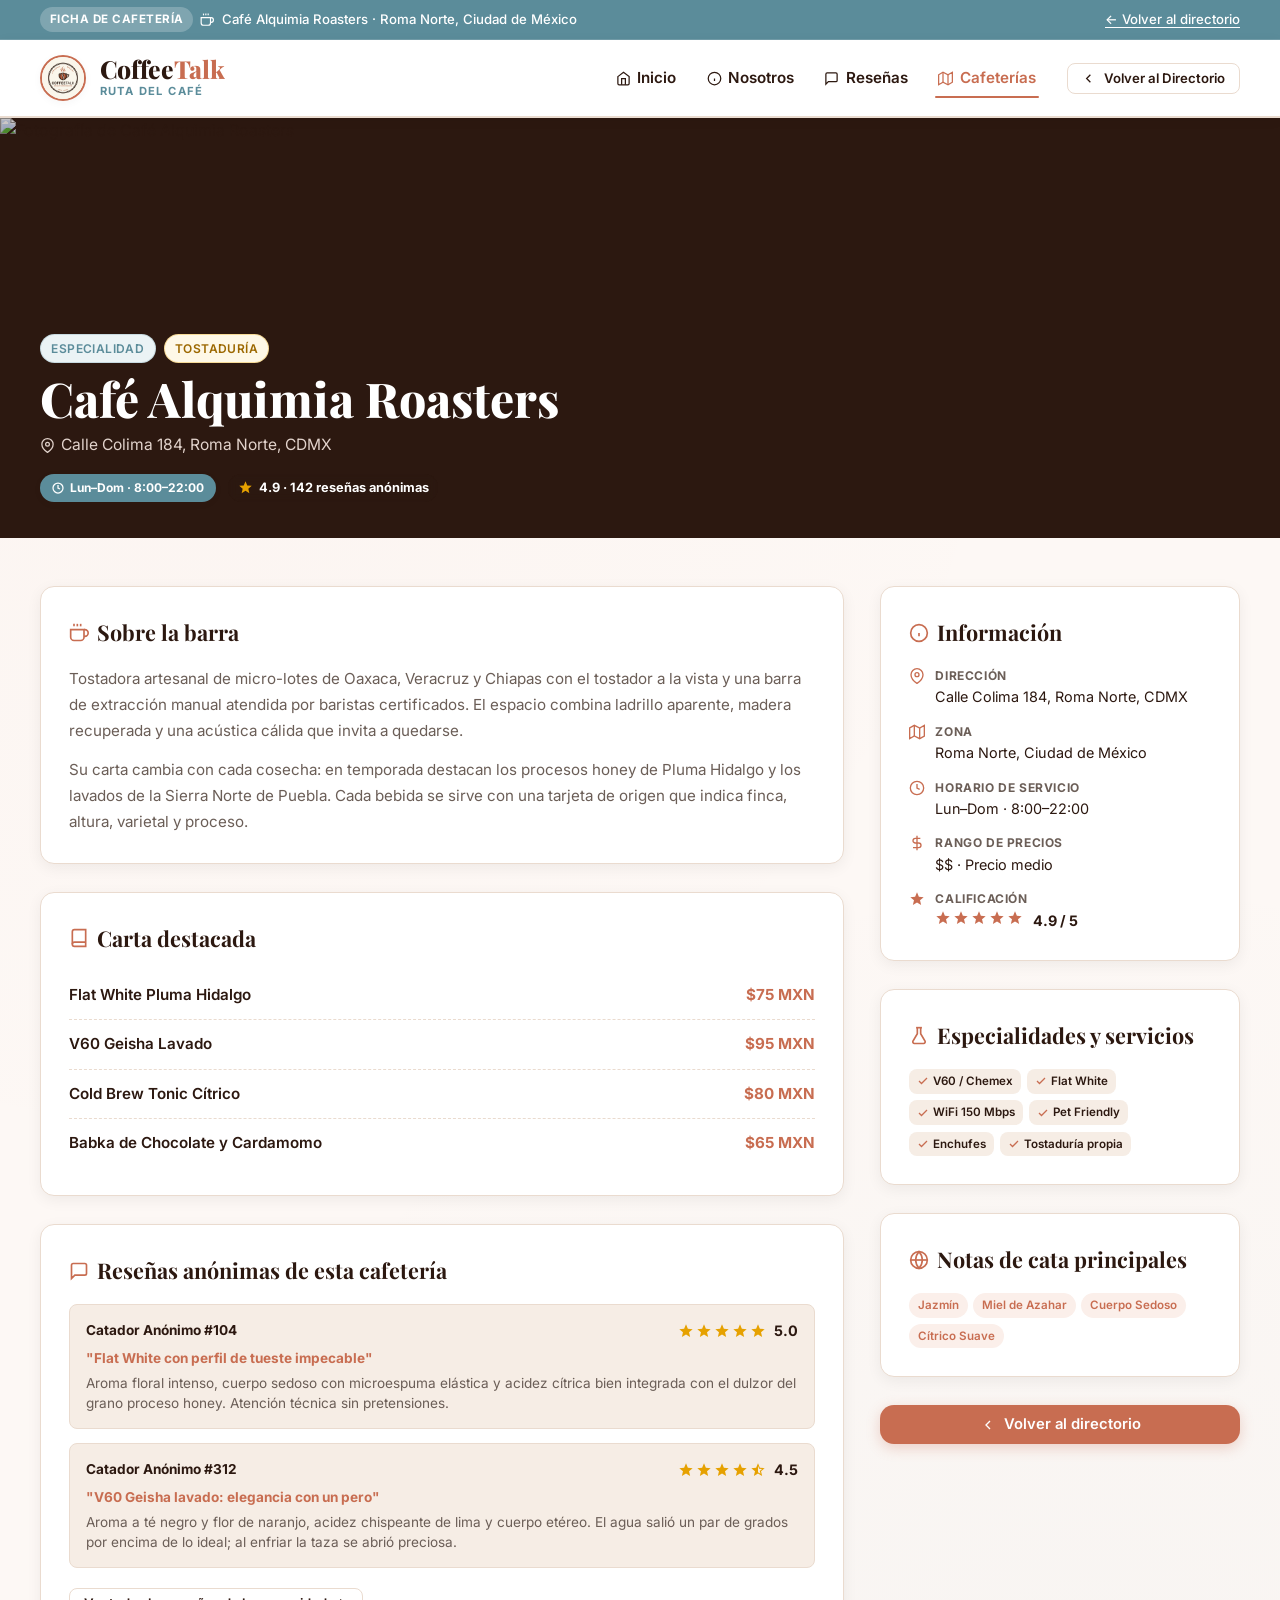
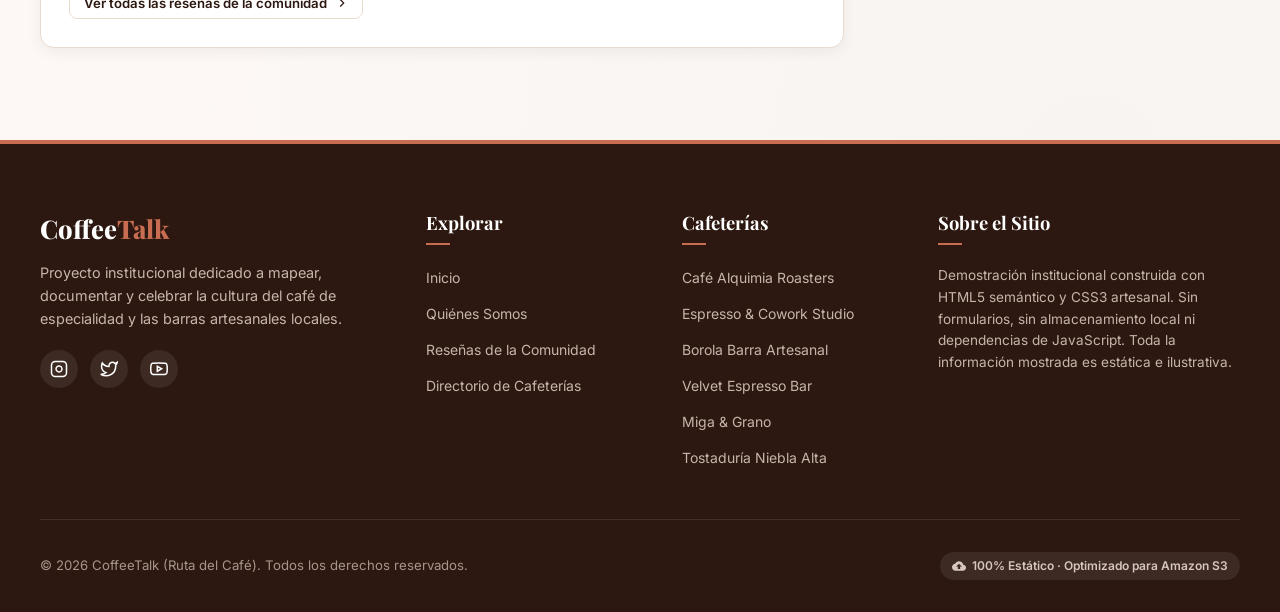
==== cafe-alquimia.html @ 952ffa10 "refactor: eliminar archivos obsoletos y simplificar estructura del proyecto, actualizando estilos y " ====
<!DOCTYPE html>
<html lang="es">
<head>
  <meta charset="UTF-8">
  <meta name="viewport" content="width=device-width, initial-scale=1.0">
  <title>Café Alquimia Roasters — Roma Norte, Ciudad de México | CoffeeTalk (Ruta del Café)</title>
  <meta name="description" content="Ficha de Café Alquimia Roasters en Roma Norte, Ciudad de México: dirección, horario, especialidades, carta destacada y reseñas anónimas de la comunidad CoffeeTalk.">
  <link rel="stylesheet" href="styles.css?v=3.0">
  <link rel="icon" href="logo.jpg">
</head>
<body>

  <!-- Top Secondary Vintage Blue Bar -->
  <aside class="top-bar-vintage" aria-label="Avisos destacados">
    <div class="container top-bar-content">
      <div class="top-bar-item">
        <span class="top-bar-badge">Ficha de Cafetería</span>
        <svg width="14" height="14" viewBox="0 0 24 24" fill="none" stroke="currentColor" stroke-width="2"><path d="M18 8h1a4 4 0 0 1 0 8h-1"></path><path d="M2 8h16v9a4 4 0 0 1-4 4H6a4 4 0 0 1-4-4V8z"></path><line x1="6" y1="1" x2="6" y2="4"></line><line x1="10" y1="1" x2="10" y2="4"></line><line x1="14" y1="1" x2="14" y2="4"></line></svg>
        <span>Café Alquimia Roasters · Roma Norte, Ciudad de México</span>
      </div>
      <div class="top-bar-item">
        <a href="cafeterias.html" class="top-bar-link">← Volver al directorio</a>
      </div>
    </div>
  </aside>

  <input type="checkbox" id="nav-toggle" class="nav-toggle-input" aria-label="Abrir o cerrar menú de navegación">

  <!-- Main Navigation Header -->
  <header class="main-header">
    <div class="container nav-container">

      <a href="index.html" class="brand-logo" aria-label="CoffeeTalk Inicio">
        <img src="logo.jpg" alt="CoffeeTalk Logo" class="brand-logo-img">
        <div class="logo-text-group">
          <span class="logo-title">Coffee<span>Talk</span></span>
          <span class="logo-subtitle">Ruta del Café</span>
        </div>
      </a>

      <nav class="desktop-nav" aria-label="Navegación principal">
        <ul class="nav-links-list">
          <li>
            <a href="index.html" class="nav-item-link">
              <svg width="15" height="15" viewBox="0 0 24 24" fill="none" stroke="currentColor" stroke-width="2"><path d="M3 9l9-7 9 7v11a2 2 0 0 1-2 2H5a2 2 0 0 1-2-2z"></path><polyline points="9 22 9 12 15 12 15 22"></polyline></svg>
              Inicio
            </a>
          </li>
          <li>
            <a href="nosotros.html" class="nav-item-link">
              <svg width="15" height="15" viewBox="0 0 24 24" fill="none" stroke="currentColor" stroke-width="2"><circle cx="12" cy="12" r="10"></circle><line x1="12" y1="16" x2="12" y2="12"></line><line x1="12" y1="8" x2="12.01" y2="8"></line></svg>
              Nosotros
            </a>
          </li>
          <li>
            <a href="resenas.html" class="nav-item-link">
              <svg width="15" height="15" viewBox="0 0 24 24" fill="none" stroke="currentColor" stroke-width="2"><path d="M21 15a2 2 0 0 1-2 2H7l-4 4V5a2 2 0 0 1 2-2h14a2 2 0 0 1 2 2z"></path></svg>
              Reseñas
            </a>
          </li>
          <li>
            <a href="cafeterias.html" class="nav-item-link active">
              <svg width="15" height="15" viewBox="0 0 24 24" fill="none" stroke="currentColor" stroke-width="2"><polygon points="1 6 1 22 8 18 16 22 23 18 23 2 16 6 8 2 1 6"></polygon><line x1="8" y1="2" x2="8" y2="18"></line><line x1="16" y1="6" x2="16" y2="22"></line></svg>
              Cafeterías
            </a>
          </li>
        </ul>
        <div class="nav-action-btns">
          <a href="cafeterias.html" class="btn btn-outline btn-sm">
            <svg width="15" height="15" viewBox="0 0 24 24" fill="none" stroke="currentColor" stroke-width="2"><polyline points="15 18 9 12 15 6"></polyline></svg>
            Volver al Directorio
          </a>
        </div>
      </nav>

      <label for="nav-toggle" class="hamburger-btn" aria-hidden="true">
        <span></span>
        <span></span>
        <span></span>
      </label>

    </div>
  </header>

  <!-- Mobile Drawer & Overlay -->
  <label for="nav-toggle" class="mobile-nav-overlay" aria-hidden="true"></label>
  <aside class="mobile-nav-drawer" aria-label="Menú móvil">
    <div class="drawer-header">
      <div class="drawer-brand">
        <img src="logo.jpg" alt="Logo CoffeeTalk">
        <span>CoffeeTalk</span>
      </div>
      <label for="nav-toggle" class="close-drawer-btn" aria-label="Cerrar menú">&times;</label>
    </div>
    <ul class="mobile-nav-list">
      <li>
        <a href="index.html" class="mobile-nav-link">
          <svg width="18" height="18" viewBox="0 0 24 24" fill="none" stroke="currentColor" stroke-width="2"><path d="M3 9l9-7 9 7v11a2 2 0 0 1-2 2H5a2 2 0 0 1-2-2z"></path><polyline points="9 22 9 12 15 12 15 22"></polyline></svg>
          Inicio
        </a>
      </li>
      <li>
        <a href="nosotros.html" class="mobile-nav-link">
          <svg width="18" height="18" viewBox="0 0 24 24" fill="none" stroke="currentColor" stroke-width="2"><circle cx="12" cy="12" r="10"></circle><line x1="12" y1="16" x2="12" y2="12"></line><line x1="12" y1="8" x2="12.01" y2="8"></line></svg>
          Nosotros
        </a>
      </li>
      <li>
        <a href="resenas.html" class="mobile-nav-link">
          <svg width="18" height="18" viewBox="0 0 24 24" fill="none" stroke="currentColor" stroke-width="2"><path d="M21 15a2 2 0 0 1-2 2H7l-4 4V5a2 2 0 0 1 2-2h14a2 2 0 0 1 2 2z"></path></svg>
          Reseñas
        </a>
      </li>
      <li>
        <a href="cafeterias.html" class="mobile-nav-link active">
          <svg width="18" height="18" viewBox="0 0 24 24" fill="none" stroke="currentColor" stroke-width="2"><polygon points="1 6 1 22 8 18 16 22 23 18 23 2 16 6 8 2 1 6"></polygon><line x1="8" y1="2" x2="8" y2="18"></line><line x1="16" y1="6" x2="16" y2="22"></line></svg>
          Cafeterías
        </a>
      </li>
    </ul>
    <div class="drawer-footer">
      Directorio y reseñas anónimas de café de especialidad. Sitio 100% estático.
    </div>
  </aside>

  <main id="main-content">

    <!-- Hero de la ficha -->
    <section class="cafe-detail-hero" aria-label="Portada de Café Alquimia Roasters">
      <img src="https://images.unsplash.com/photo-1501339847302-ac426a4a7cbb?auto=format&fit=crop&w=1400&q=80" alt="Fotografía de Café Alquimia Roasters">
      <div class="cafe-detail-hero-overlay">
        <div class="container">
          <div style="display: flex; gap: 0.5rem; flex-wrap: wrap;">
            <span class="badge badge-blue">Especialidad</span>
            <span class="badge badge-gold">Tostaduría</span>
          </div>
          <h1 class="cafe-detail-title">Café Alquimia Roasters</h1>
          <p class="cafe-detail-sub">
            <svg width="15" height="15" viewBox="0 0 24 24" fill="none" stroke="currentColor" stroke-width="2"><path d="M21 10c0 7-9 13-9 13s-9-6-9-13a9 9 0 0 1 18 0z"></path><circle cx="12" cy="10" r="3"></circle></svg>
            Calle Colima 184, Roma Norte, CDMX
          </p>
          <div style="display: flex; gap: 0.75rem; flex-wrap: wrap; align-items: center; margin-top: 1rem;">
            <span class="schedule-badge">
              <svg width="12" height="12" viewBox="0 0 24 24" fill="none" stroke="currentColor" stroke-width="2.5"><circle cx="12" cy="12" r="10"></circle><polyline points="12 6 12 12 16 14"></polyline></svg>
              Lun–Dom · 8:00–22:00
            </span>
            <span class="review-card-rating-float" style="position: static;">
              <svg width="15" height="15" viewBox="0 0 24 24" fill="currentColor"><path d="M12 17.27L18.18 21l-1.64-7.03L22 9.24l-7.19-.61L12 2 9.19 8.63 2 9.24l5.46 4.73L5.82 21z"/></svg>
              4.9 · 142 reseñas anónimas
            </span>
          </div>
        </div>
      </div>
    </section>

    <div class="container cafe-detail-layout">

      <!-- Columna principal -->
      <div>
        <article class="detail-card">
          <h2 class="detail-card-title">
            <svg width="20" height="20" viewBox="0 0 24 24" fill="none" stroke="currentColor" stroke-width="2"><path d="M18 8h1a4 4 0 0 1 0 8h-1"></path><path d="M2 8h16v9a4 4 0 0 1-4 4H6a4 4 0 0 1-4-4V8z"></path><line x1="6" y1="1" x2="6" y2="4"></line><line x1="10" y1="1" x2="10" y2="4"></line><line x1="14" y1="1" x2="14" y2="4"></line></svg>
            Sobre la barra
          </h2>
          <p class="detail-text" style="margin-bottom: 0.85rem;">Tostadora artesanal de micro-lotes de Oaxaca, Veracruz y Chiapas con el tostador a la vista y una barra de extracción manual atendida por baristas certificados. El espacio combina ladrillo aparente, madera recuperada y una acústica cálida que invita a quedarse.</p>
          <p class="detail-text">Su carta cambia con cada cosecha: en temporada destacan los procesos honey de Pluma Hidalgo y los lavados de la Sierra Norte de Puebla. Cada bebida se sirve con una tarjeta de origen que indica finca, altura, varietal y proceso.</p>
        </article>

        <article class="detail-card">
          <h2 class="detail-card-title">
            <svg width="20" height="20" viewBox="0 0 24 24" fill="none" stroke="currentColor" stroke-width="2"><path d="M4 19.5A2.5 2.5 0 0 1 6.5 17H20"></path><path d="M6.5 2H20v20H6.5A2.5 2.5 0 0 1 4 19.5v-15A2.5 2.5 0 0 1 6.5 2z"></path></svg>
            Carta destacada
          </h2>
          <div class="menu-list">
            <div class="menu-row"><span class="menu-row-name">Flat White Pluma Hidalgo</span><span class="menu-row-price">$75 MXN</span></div>
            <div class="menu-row"><span class="menu-row-name">V60 Geisha Lavado</span><span class="menu-row-price">$95 MXN</span></div>
            <div class="menu-row"><span class="menu-row-name">Cold Brew Tonic Cítrico</span><span class="menu-row-price">$80 MXN</span></div>
            <div class="menu-row"><span class="menu-row-name">Babka de Chocolate y Cardamomo</span><span class="menu-row-price">$65 MXN</span></div>
          </div>
        </article>

        <article class="detail-card">
          <h2 class="detail-card-title">
            <svg width="20" height="20" viewBox="0 0 24 24" fill="none" stroke="currentColor" stroke-width="2"><path d="M21 15a2 2 0 0 1-2 2H7l-4 4V5a2 2 0 0 1 2-2h14a2 2 0 0 1 2 2z"></path></svg>
            Reseñas anónimas de esta cafetería
          </h2>
          <div class="mini-review">
            <div class="mini-review-head">
              <span>Catador Anónimo #104</span>
              <span class="stars-group" aria-label="5.0 de 5 estrellas"><svg width="16" height="16" viewBox="0 0 24 24" fill="currentColor"><path d="M12 17.27L18.18 21l-1.64-7.03L22 9.24l-7.19-.61L12 2 9.19 8.63 2 9.24l5.46 4.73L5.82 21z"/></svg><svg width="16" height="16" viewBox="0 0 24 24" fill="currentColor"><path d="M12 17.27L18.18 21l-1.64-7.03L22 9.24l-7.19-.61L12 2 9.19 8.63 2 9.24l5.46 4.73L5.82 21z"/></svg><svg width="16" height="16" viewBox="0 0 24 24" fill="currentColor"><path d="M12 17.27L18.18 21l-1.64-7.03L22 9.24l-7.19-.61L12 2 9.19 8.63 2 9.24l5.46 4.73L5.82 21z"/></svg><svg width="16" height="16" viewBox="0 0 24 24" fill="currentColor"><path d="M12 17.27L18.18 21l-1.64-7.03L22 9.24l-7.19-.61L12 2 9.19 8.63 2 9.24l5.46 4.73L5.82 21z"/></svg><svg width="16" height="16" viewBox="0 0 24 24" fill="currentColor"><path d="M12 17.27L18.18 21l-1.64-7.03L22 9.24l-7.19-.61L12 2 9.19 8.63 2 9.24l5.46 4.73L5.82 21z"/></svg> <span class="stars-score">5.0</span></span>
            </div>
            <p style="font-weight: 700; color: var(--primary-accent); margin-bottom: 0.3rem;">"Flat White con perfil de tueste impecable"</p>
            <p>Aroma floral intenso, cuerpo sedoso con microespuma elástica y acidez cítrica bien integrada con el dulzor del grano proceso honey. Atención técnica sin pretensiones.</p>
          </div>
          <div class="mini-review">
            <div class="mini-review-head">
              <span>Catador Anónimo #312</span>
              <span class="stars-group" aria-label="4.5 de 5 estrellas"><svg width="16" height="16" viewBox="0 0 24 24" fill="currentColor"><path d="M12 17.27L18.18 21l-1.64-7.03L22 9.24l-7.19-.61L12 2 9.19 8.63 2 9.24l5.46 4.73L5.82 21z"/></svg><svg width="16" height="16" viewBox="0 0 24 24" fill="currentColor"><path d="M12 17.27L18.18 21l-1.64-7.03L22 9.24l-7.19-.61L12 2 9.19 8.63 2 9.24l5.46 4.73L5.82 21z"/></svg><svg width="16" height="16" viewBox="0 0 24 24" fill="currentColor"><path d="M12 17.27L18.18 21l-1.64-7.03L22 9.24l-7.19-.61L12 2 9.19 8.63 2 9.24l5.46 4.73L5.82 21z"/></svg><svg width="16" height="16" viewBox="0 0 24 24" fill="currentColor"><path d="M12 17.27L18.18 21l-1.64-7.03L22 9.24l-7.19-.61L12 2 9.19 8.63 2 9.24l5.46 4.73L5.82 21z"/></svg><svg width="16" height="16" viewBox="0 0 24 24" fill="currentColor"><path d="M22 9.24l-7.19-.62L12 2 9.19 8.63 2 9.24l5.46 4.73L5.82 21 12 17.27 18.18 21l-1.63-7.03L22 9.24zM12 15.4V6.1l1.71 4.04 4.38.38-3.32 2.88 1 4.28L12 15.4z"/></svg> <span class="stars-score">4.5</span></span>
            </div>
            <p style="font-weight: 700; color: var(--primary-accent); margin-bottom: 0.3rem;">"V60 Geisha lavado: elegancia con un pero"</p>
            <p>Aroma a té negro y flor de naranjo, acidez chispeante de lima y cuerpo etéreo. El agua salió un par de grados por encima de lo ideal; al enfriar la taza se abrió preciosa.</p>
          </div>
          <div style="margin-top: 1.25rem;">
            <a href="resenas.html" class="btn btn-outline btn-sm">
              Ver todas las reseñas de la comunidad
              <svg width="14" height="14" viewBox="0 0 24 24" fill="none" stroke="currentColor" stroke-width="2"><polyline points="9 18 15 12 9 6"></polyline></svg>
            </a>
          </div>
        </article>
      </div>

      <!-- Columna lateral -->
      <aside aria-label="Información de la cafetería">
        <div class="detail-card">
          <h2 class="detail-card-title">
            <svg width="20" height="20" viewBox="0 0 24 24" fill="none" stroke="currentColor" stroke-width="2"><circle cx="12" cy="12" r="10"></circle><line x1="12" y1="16" x2="12" y2="12"></line><line x1="12" y1="8" x2="12.01" y2="8"></line></svg>
            Información
          </h2>
          <ul class="info-list">
            <li>
              <svg width="16" height="16" viewBox="0 0 24 24" fill="none" stroke="currentColor" stroke-width="2"><path d="M21 10c0 7-9 13-9 13s-9-6-9-13a9 9 0 0 1 18 0z"></path><circle cx="12" cy="10" r="3"></circle></svg>
              <span><strong>Dirección</strong>Calle Colima 184, Roma Norte, CDMX</span>
            </li>
            <li>
              <svg width="16" height="16" viewBox="0 0 24 24" fill="none" stroke="currentColor" stroke-width="2"><polygon points="1 6 1 22 8 18 16 22 23 18 23 2 16 6 8 2 1 6"></polygon><line x1="8" y1="2" x2="8" y2="18"></line><line x1="16" y1="6" x2="16" y2="22"></line></svg>
              <span><strong>Zona</strong>Roma Norte, Ciudad de México</span>
            </li>
            <li>
              <svg width="16" height="16" viewBox="0 0 24 24" fill="none" stroke="currentColor" stroke-width="2"><circle cx="12" cy="12" r="10"></circle><polyline points="12 6 12 12 16 14"></polyline></svg>
              <span><strong>Horario de servicio</strong>Lun–Dom · 8:00–22:00</span>
            </li>
            <li>
              <svg width="16" height="16" viewBox="0 0 24 24" fill="none" stroke="currentColor" stroke-width="2"><line x1="12" y1="1" x2="12" y2="23"></line><path d="M17 5H9.5a3.5 3.5 0 0 0 0 7h5a3.5 3.5 0 0 1 0 7H6"></path></svg>
              <span><strong>Rango de precios</strong>$$ · Precio medio</span>
            </li>
            <li>
              <svg width="16" height="16" viewBox="0 0 24 24" fill="currentColor"><path d="M12 17.27L18.18 21l-1.64-7.03L22 9.24l-7.19-.61L12 2 9.19 8.63 2 9.24l5.46 4.73L5.82 21z"/></svg>
              <span><strong>Calificación</strong><span class="stars-group"><svg width="16" height="16" viewBox="0 0 24 24" fill="currentColor"><path d="M12 17.27L18.18 21l-1.64-7.03L22 9.24l-7.19-.61L12 2 9.19 8.63 2 9.24l5.46 4.73L5.82 21z"/></svg><svg width="16" height="16" viewBox="0 0 24 24" fill="currentColor"><path d="M12 17.27L18.18 21l-1.64-7.03L22 9.24l-7.19-.61L12 2 9.19 8.63 2 9.24l5.46 4.73L5.82 21z"/></svg><svg width="16" height="16" viewBox="0 0 24 24" fill="currentColor"><path d="M12 17.27L18.18 21l-1.64-7.03L22 9.24l-7.19-.61L12 2 9.19 8.63 2 9.24l5.46 4.73L5.82 21z"/></svg><svg width="16" height="16" viewBox="0 0 24 24" fill="currentColor"><path d="M12 17.27L18.18 21l-1.64-7.03L22 9.24l-7.19-.61L12 2 9.19 8.63 2 9.24l5.46 4.73L5.82 21z"/></svg><svg width="16" height="16" viewBox="0 0 24 24" fill="currentColor"><path d="M12 17.27L18.18 21l-1.64-7.03L22 9.24l-7.19-.61L12 2 9.19 8.63 2 9.24l5.46 4.73L5.82 21z"/></svg></span> <span class="stars-score">4.9 / 5</span></span>
            </li>
          </ul>
        </div>

        <div class="detail-card">
          <h2 class="detail-card-title">
            <svg width="20" height="20" viewBox="0 0 24 24" fill="none" stroke="currentColor" stroke-width="2"><path d="M10 2v7.31L4.62 18.5A2 2 0 0 0 6.36 21h11.28a2 2 0 0 0 1.74-2.5L14 9.31V2"></path><line x1="8.5" y1="2" x2="15.5" y2="2"></line></svg>
            Especialidades y servicios
          </h2>
          <div class="cafe-services-tags" style="margin-bottom: 0;">
            <span class="amenity-tag"><svg width="12" height="12" viewBox="0 0 24 24" fill="none" stroke="currentColor" stroke-width="2.5"><polyline points="20 6 9 17 4 12"></polyline></svg> V60 / Chemex</span>
            <span class="amenity-tag"><svg width="12" height="12" viewBox="0 0 24 24" fill="none" stroke="currentColor" stroke-width="2.5"><polyline points="20 6 9 17 4 12"></polyline></svg> Flat White</span>
            <span class="amenity-tag"><svg width="12" height="12" viewBox="0 0 24 24" fill="none" stroke="currentColor" stroke-width="2.5"><polyline points="20 6 9 17 4 12"></polyline></svg> WiFi 150 Mbps</span>
            <span class="amenity-tag"><svg width="12" height="12" viewBox="0 0 24 24" fill="none" stroke="currentColor" stroke-width="2.5"><polyline points="20 6 9 17 4 12"></polyline></svg> Pet Friendly</span>
            <span class="amenity-tag"><svg width="12" height="12" viewBox="0 0 24 24" fill="none" stroke="currentColor" stroke-width="2.5"><polyline points="20 6 9 17 4 12"></polyline></svg> Enchufes</span>
            <span class="amenity-tag"><svg width="12" height="12" viewBox="0 0 24 24" fill="none" stroke="currentColor" stroke-width="2.5"><polyline points="20 6 9 17 4 12"></polyline></svg> Tostaduría propia</span>
          </div>
        </div>

        <div class="detail-card">
          <h2 class="detail-card-title">
            <svg width="20" height="20" viewBox="0 0 24 24" fill="none" stroke="currentColor" stroke-width="2"><circle cx="12" cy="12" r="10"></circle><line x1="2" y1="12" x2="22" y2="12"></line><path d="M12 2a15.3 15.3 0 0 1 4 10 15.3 15.3 0 0 1-4 10 15.3 15.3 0 0 1-4-10 15.3 15.3 0 0 1 4-10z"></path></svg>
            Notas de cata principales
          </h2>
          <div class="grain-notes" style="margin-top: 0;">
            <span class="note-chip">Jazmín</span>
            <span class="note-chip">Miel de Azahar</span>
            <span class="note-chip">Cuerpo Sedoso</span>
            <span class="note-chip">Cítrico Suave</span>
          </div>
        </div>

        <a href="cafeterias.html" class="btn btn-primary" style="width: 100%;">
          <svg width="16" height="16" viewBox="0 0 24 24" fill="none" stroke="currentColor" stroke-width="2"><polyline points="15 18 9 12 15 6"></polyline></svg>
          Volver al directorio
        </a>
      </aside>

    </div>
  </main>

  <!-- Global Footer -->
  <footer class="main-footer">
    <div class="container">
      <div class="footer-grid">
        <div>
          <h3 class="footer-brand-title">Coffee<span>Talk</span></h3>
          <p class="footer-brand-text">
            Proyecto institucional dedicado a mapear, documentar y celebrar la cultura del café de especialidad y las barras artesanales locales.
          </p>
          <div class="footer-social-links">
            <a href="#" class="social-icon-btn" aria-label="Instagram">
              <svg width="18" height="18" viewBox="0 0 24 24" fill="none" stroke="currentColor" stroke-width="2"><rect x="2" y="2" width="20" height="20" rx="5" ry="5"></rect><path d="M16 11.37A4 4 0 1 1 12.63 8 4 4 0 0 1 16 11.37z"></path><line x1="17.5" y1="6.5" x2="17.51" y2="6.5"></line></svg>
            </a>
            <a href="#" class="social-icon-btn" aria-label="Twitter / X">
              <svg width="18" height="18" viewBox="0 0 24 24" fill="none" stroke="currentColor" stroke-width="2"><path d="M23 3a10.9 10.9 0 0 1-3.14 1.53 4.48 4.48 0 0 0-7.86 3v1A10.66 10.66 0 0 1 3 4s-4 9 5 13a11.64 11.64 0 0 1-7 2c9 5 20 0 20-11.5a4.5 4.5 0 0 0-.08-.83A7.72 7.72 0 0 0 23 3z"></path></svg>
            </a>
            <a href="#" class="social-icon-btn" aria-label="YouTube">
              <svg width="18" height="18" viewBox="0 0 24 24" fill="none" stroke="currentColor" stroke-width="2"><path d="M22.54 6.42a2.78 2.78 0 0 0-1.94-2C18.88 4 12 4 12 4s-6.88 0-8.6.46a2.78 2.78 0 0 0-1.94 2A29 29 0 0 0 1 11.75a29 29 0 0 0 .46 5.33A2.78 2.78 0 0 0 3.4 19c1.72.46 8.6.46 8.6.46s6.88 0 8.6-.46a2.78 2.78 0 0 0 1.94-2 29 29 0 0 0 .46-5.25 29 29 0 0 0-.46-5.33z"></path><polygon points="9.75 15.02 15.5 11.75 9.75 8.48 9.75 15.02"></polygon></svg>
            </a>
          </div>
        </div>

        <div>
          <h4 class="footer-col-title">Explorar</h4>
          <ul class="footer-nav-list">
            <li><a href="index.html" class="footer-nav-link">Inicio</a></li>
            <li><a href="nosotros.html" class="footer-nav-link">Quiénes Somos</a></li>
            <li><a href="resenas.html" class="footer-nav-link">Reseñas de la Comunidad</a></li>
            <li><a href="cafeterias.html" class="footer-nav-link">Directorio de Cafeterías</a></li>
          </ul>
        </div>

        <div>
          <h4 class="footer-col-title">Cafeterías</h4>
          <ul class="footer-nav-list">
            <li><a href="cafe-alquimia.html" class="footer-nav-link">Café Alquimia Roasters</a></li>
            <li><a href="cafe-cowork-studio.html" class="footer-nav-link">Espresso &amp; Cowork Studio</a></li>
            <li><a href="cafe-borola.html" class="footer-nav-link">Borola Barra Artesanal</a></li>
            <li><a href="cafe-velvet.html" class="footer-nav-link">Velvet Espresso Bar</a></li>
            <li><a href="cafe-miga-grano.html" class="footer-nav-link">Miga &amp; Grano</a></li>
            <li><a href="cafe-niebla-alta.html" class="footer-nav-link">Tostaduría Niebla Alta</a></li>
          </ul>
        </div>

        <div>
          <h4 class="footer-col-title">Sobre el Sitio</h4>
          <p style="font-size: 0.85rem; color: #C7B5AA; line-height: 1.6;">
            Demostración institucional construida con HTML5 semántico y CSS3 artesanal. Sin formularios, sin almacenamiento local ni dependencias de JavaScript. Toda la información mostrada es estática e ilustrativa.
          </p>
        </div>
      </div>

      <div class="footer-bottom-bar">
        <span>&copy; 2026 CoffeeTalk (Ruta del Café). Todos los derechos reservados.</span>
        <div class="s3-static-badge">
          <svg width="14" height="14" viewBox="0 0 24 24" fill="currentColor"><path d="M19.35 10.04C18.67 6.59 15.64 4 12 4 9.11 4 6.6 5.64 5.35 8.04 2.34 8.36 0 10.91 0 14c0 3.31 2.69 6 6 6h13c2.76 0 5-2.24 5-5 0-2.64-2.05-4.78-4.65-4.96zM14 13v4h-4v-4H7l5-5 5 5h-3z"/></svg>
          100% Estático · Optimizado para Amazon S3
        </div>
      </div>
    </div>
  </footer>

</body>
</html>
---- styles.css ----
/* ==========================================================================
   COFFEETALK (RUTA DEL CAFÉ) - DESIGN SYSTEM & GLOBAL STYLES
   Aesthetic: Fusion of Caribou Coffee artisan/retro warmth & Modern Baristas block architecture
   ========================================================================== */

@import url('https://fonts.googleapis.com/css2?family=Inter:wght@300;400;500;600;700&family=Playfair+Display:ital,wght@0,500;0,600;0,700;0,800;1,400;1,600;1,700&display=swap');

/* --- CSS Variables --- */
:root {
  /* Required Core Palette */
  --primary-dark: #2C1810;          /* Deep Espresso for main text, headers, footer */
  --primary-accent: #C86D51;        /* Terracotta / Roast for primary buttons & highlights */
  --secondary-blue: #5B8C9A;        /* Vintage Washed Blue (Caribou style) for badges & banners */
  --bg-light: #FDF8F5;              /* Soft Cream background */
  --bg-card: #FFFFFF;               /* Pure White card containers */
  --gold-star: #E6A100;             /* Warm Gold for star ratings */
  --text-muted: #6B5E57;            /* Coffee Gray for secondary text & metadata */

  /* Supplementary Artisan Shades */
  --primary-accent-hover: #AF573C;  /* Deeper roast hover */
  --secondary-blue-hover: #48727E;  /* Deeper vintage blue */
  --secondary-blue-light: #EBF3F5;  /* Soft wash blue for pills */
  --accent-light: #FBEFEA;          /* Warm terracotta wash */
  --border-craft: #EADBCF;          /* Subtle warm craft border */
  --border-double: #D8C3B3;         /* Double border inner tone */
  --sand-tone: #F6EDE5;             /* Warmer section background */
  --dark-surface: #1E100A;          /* Very deep roasted coffee surface */

  /* Typography */
  --font-editorial: 'Playfair Display', Georgia, serif;
  --font-sans: 'Inter', -apple-system, BlinkMacSystemFont, 'Segoe UI', Roboto, sans-serif;

  /* Shadows & Elevation */
  --shadow-sm: 0 2px 8px rgba(44, 24, 16, 0.04);
  --shadow-card: 0 4px 15px rgba(0, 0, 0, 0.06);
  --shadow-hover: 0 12px 28px rgba(44, 24, 16, 0.12);
  --shadow-drawer: -6px 0 25px rgba(44, 24, 16, 0.18);

  /* Borders & Radius (Warm, rounded, comfortable) */
  --radius-sm: 8px;
  --radius-md: 14px;
  --radius-lg: 20px;
  --radius-xl: 28px;
  --radius-full: 9999px;

  /* Transitions */
  --trans-fast: 0.18s cubic-bezier(0.16, 1, 0.3, 1);
  --trans-smooth: 0.3s cubic-bezier(0.2, 0.8, 0.2, 1);
}

/* --- Global Reset --- */
*, *::before, *::after {
  box-sizing: border-box;
  margin: 0;
  padding: 0;
}

html {
  font-size: 16px;
  scroll-behavior: smooth;
  -webkit-font-smoothing: antialiased;
}

body {
  font-family: var(--font-sans);
  background-color: var(--bg-light);
  color: var(--primary-dark);
  line-height: 1.6;
  min-height: 100vh;
  display: flex;
  flex-direction: column;
  position: relative;
  background-image: 
    radial-gradient(circle at 15% 15%, rgba(200, 109, 81, 0.025) 0%, transparent 40%),
    radial-gradient(circle at 85% 80%, rgba(91, 140, 154, 0.035) 0%, transparent 45%);
}

img {
  max-width: 100%;
  height: auto;
  display: block;
}

a {
  color: inherit;
  text-decoration: none;
  transition: color var(--trans-fast), background-color var(--trans-fast);
}

button, input, select, textarea {
  font-family: inherit;
  font-size: inherit;
  color: inherit;
}

button {
  cursor: pointer;
  border: none;
  background: none;
}

/* Container */
.container {
  width: 100%;
  max-width: 1240px;
  margin-left: auto;
  margin-right: auto;
  padding-left: 1.25rem;
  padding-right: 1.25rem;
}

@media (min-width: 1400px) {
  .container {
    max-width: 1320px;
  }
}

/* ==========================================================================
   HEADER & NAVIGATION
   ========================================================================== */

/* Top Secondary Vintage Blue Bar */
.top-bar-vintage {
  background-color: var(--secondary-blue);
  color: #FFFFFF;
  font-size: 0.825rem;
  padding: 0.45rem 0;
  border-bottom: 1px solid rgba(255, 255, 255, 0.15);
}

.top-bar-content {
  display: flex;
  justify-content: space-between;
  align-items: center;
  flex-wrap: wrap;
  gap: 0.5rem;
}

.top-bar-item {
  display: inline-flex;
  align-items: center;
  gap: 0.45rem;
  font-weight: 500;
}

.top-bar-badge {
  background-color: rgba(255, 255, 255, 0.22);
  padding: 0.2rem 0.6rem;
  border-radius: var(--radius-full);
  font-size: 0.725rem;
  text-transform: uppercase;
  letter-spacing: 0.5px;
  font-weight: 700;
}

.top-bar-link {
  color: #FFFFFF;
  text-decoration: underline;
  text-underline-offset: 3px;
  transition: opacity var(--trans-fast);
}

.top-bar-link:hover {
  opacity: 0.85;
}

/* Main Header */
.main-header {
  background-color: #FFFFFF;
  border-bottom: 2px solid var(--border-craft);
  position: sticky;
  top: 0;
  z-index: 100;
  box-shadow: 0 2px 12px rgba(44, 24, 16, 0.05);
}

.nav-container {
  display: flex;
  align-items: center;
  justify-content: space-between;
  height: 76px;
}

/* Brand Logo with AI-Generated Emblem */
.brand-logo {
  display: flex;
  align-items: center;
  gap: 0.85rem;
  text-decoration: none;
}

.brand-logo-img {
  width: 46px;
  height: 46px;
  border-radius: var(--radius-full);
  object-fit: cover;
  border: 2px solid var(--primary-accent);
  box-shadow: var(--shadow-sm);
  transition: transform var(--trans-smooth);
}

.brand-logo:hover .brand-logo-img {
  transform: rotate(-6deg) scale(1.06);
}

.logo-text-group {
  display: flex;
  flex-direction: column;
}

.logo-title {
  font-family: var(--font-editorial);
  font-size: 1.55rem;
  font-weight: 800;
  color: var(--primary-dark);
  line-height: 1.1;
  letter-spacing: -0.3px;
}

.logo-title span {
  color: var(--primary-accent);
}

.logo-subtitle {
  font-size: 0.7rem;
  font-weight: 700;
  text-transform: uppercase;
  letter-spacing: 1.4px;
  color: var(--secondary-blue);
  margin-top: 1px;
}

/* Desktop Navigation Menu */
.desktop-nav {
  display: none;
  align-items: center;
  gap: 1.75rem;
}

.nav-links-list {
  display: flex;
  align-items: center;
  list-style: none;
  gap: 1.5rem;
}

.nav-item-link {
  font-size: 0.95rem;
  font-weight: 600;
  color: var(--primary-dark);
  padding: 0.5rem 0.2rem;
  position: relative;
  transition: color var(--trans-fast);
  display: inline-flex;
  align-items: center;
  gap: 0.4rem;
}

.nav-item-link::after {
  content: '';
  position: absolute;
  bottom: 0;
  left: 0;
  width: 0%;
  height: 2.5px;
  background-color: var(--primary-accent);
  transition: width var(--trans-smooth);
  border-radius: 2px;
}

.nav-item-link:hover,
.nav-item-link.active {
  color: var(--primary-accent);
}

.nav-item-link.active::after,
.nav-item-link:hover::after {
  width: 100%;
}

.nav-action-btns {
  display: flex;
  align-items: center;
  gap: 0.75rem;
}

/* Mobile Hamburger Toggle (CSS-only, sin JavaScript) */
.nav-toggle-input {
  position: absolute;
  opacity: 0;
  width: 0;
  height: 0;
  pointer-events: none;
}

.hamburger-btn {
  cursor: pointer;
  display: flex;
  flex-direction: column;
  justify-content: center;
  align-items: center;
  gap: 5px;
  width: 42px;
  height: 42px;
  border-radius: var(--radius-sm);
  background-color: var(--sand-tone);
  border: 1px solid var(--border-craft);
  transition: background-color var(--trans-fast);
}

.hamburger-btn span {
  display: block;
  height: 2.5px;
  width: 22px;
  background-color: var(--primary-dark);
  border-radius: 2px;
  transition: transform var(--trans-smooth), opacity var(--trans-smooth);
}

.nav-toggle-input:checked ~ .main-header .hamburger-btn span:nth-child(1) {
  transform: translateY(7.5px) rotate(45deg);
}

.nav-toggle-input:checked ~ .main-header .hamburger-btn span:nth-child(2) {
  opacity: 0;
}

.nav-toggle-input:checked ~ .main-header .hamburger-btn span:nth-child(3) {
  transform: translateY(-7.5px) rotate(-45deg);
}

.nav-toggle-input:focus-visible ~ .main-header .hamburger-btn {
  outline: 2px solid var(--primary-accent);
  outline-offset: 2px;
}

/* Mobile Drawer */
.mobile-nav-drawer {
  position: fixed;
  top: 0;
  right: -100%;
  width: 82%;
  max-width: 340px;
  height: 100vh;
  background-color: #FFFFFF;
  box-shadow: var(--shadow-drawer);
  z-index: 101;
  display: flex;
  flex-direction: column;
  padding: 3rem 1.75rem 2rem 1.75rem;
  transition: right var(--trans-smooth);
  overflow-y: auto;
  border-left: 2px solid var(--border-craft);
}

.nav-toggle-input:checked ~ .mobile-nav-drawer {
  right: 0;
}

.drawer-header {
  display: flex;
  justify-content: space-between;
  align-items: center;
  border-bottom: 1px solid var(--border-craft);
  padding-bottom: 1rem;
}

.drawer-brand {
  display: flex;
  align-items: center;
  gap: 0.65rem;
  font-family: var(--font-editorial);
  font-size: 1.3rem;
  font-weight: 800;
  color: var(--primary-dark);
}

.drawer-brand img {
  width: 38px;
  height: 38px;
  border-radius: 50%;
  object-fit: cover;
  border: 2px solid var(--primary-accent);
}

.close-drawer-btn {
  cursor: pointer;
  font-size: 1.75rem;
  line-height: 1;
  color: var(--text-muted);
  width: 36px;
  height: 36px;
  display: flex;
  align-items: center;
  justify-content: center;
  border-radius: var(--radius-full);
  transition: background-color var(--trans-fast), color var(--trans-fast);
}

.close-drawer-btn:hover {
  background-color: var(--accent-light);
  color: var(--primary-accent);
}

.drawer-footer {
  margin-top: auto;
  padding-top: 1.5rem;
  border-top: 1px solid var(--border-craft);
  font-size: 0.8rem;
  color: var(--text-muted);
  line-height: 1.5;
}

.mobile-nav-overlay {
  position: fixed;
  top: 0;
  left: 0;
  width: 100vw;
  height: 100vh;
  background-color: rgba(44, 24, 16, 0.5);
  backdrop-filter: blur(4px);
  z-index: 100;
  opacity: 0;
  pointer-events: none;
  transition: opacity var(--trans-smooth);
}

.nav-toggle-input:checked ~ .mobile-nav-overlay {
  opacity: 1;
  pointer-events: auto;
  cursor: pointer;
}

.mobile-nav-list {
  list-style: none;
  display: flex;
  flex-direction: column;
  gap: 0.85rem;
  margin-top: 1.5rem;
  margin-bottom: 2rem;
}

.mobile-nav-link {
  display: flex;
  align-items: center;
  gap: 0.85rem;
  font-size: 1.05rem;
  font-weight: 700;
  color: var(--primary-dark);
  padding: 0.75rem 0.85rem;
  border-radius: var(--radius-sm);
  transition: background var(--trans-fast), color var(--trans-fast);
}

.mobile-nav-link.active,
.mobile-nav-link:hover {
  color: var(--primary-accent);
  background-color: var(--accent-light);
}

@media (min-width: 900px) {
  .desktop-nav {
    display: flex;
  }
  .hamburger-btn {
    display: none;
  }
}

/* ==========================================================================
   BUTTONS & BADGES
   ========================================================================== */
.btn {
  display: inline-flex;
  align-items: center;
  justify-content: center;
  gap: 0.5rem;
  font-weight: 600;
  font-size: 0.925rem;
  padding: 0.7rem 1.35rem;
  border-radius: var(--radius-md);
  transition: transform var(--trans-fast), box-shadow var(--trans-fast), background-color var(--trans-fast), color var(--trans-fast);
  white-space: nowrap;
  line-height: 1;
}

.btn:active {
  transform: scale(0.98);
}

.btn-primary {
  background-color: var(--primary-accent);
  color: #FFFFFF;
  box-shadow: 0 4px 14px rgba(200, 109, 81, 0.28);
}

.btn-primary:hover {
  background-color: var(--primary-accent-hover);
  transform: translateY(-2px);
  box-shadow: 0 6px 18px rgba(200, 109, 81, 0.38);
}

.btn-secondary {
  background-color: var(--secondary-blue);
  color: #FFFFFF;
}

.btn-secondary:hover {
  background-color: var(--secondary-blue-hover);
  transform: translateY(-2px);
}

.btn-outline {
  background-color: transparent;
  color: var(--primary-dark);
  border: 1.5px solid var(--border-craft);
}

.btn-outline:hover {
  border-color: var(--primary-dark);
  background-color: var(--sand-tone);
}

.btn-sm {
  padding: 0.45rem 0.85rem;
  font-size: 0.825rem;
  border-radius: var(--radius-sm);
}

.btn-lg {
  padding: 0.9rem 1.75rem;
  font-size: 1.05rem;
  border-radius: var(--radius-md);
}

/* Badges */
.badge {
  display: inline-flex;
  align-items: center;
  gap: 0.35rem;
  padding: 0.25rem 0.65rem;
  font-size: 0.75rem;
  font-weight: 600;
  border-radius: var(--radius-full);
  text-transform: uppercase;
  letter-spacing: 0.4px;
}

.badge-blue {
  background-color: var(--secondary-blue-light);
  color: var(--secondary-blue);
  border: 1px solid rgba(91, 140, 154, 0.25);
}

.badge-terracotta {
  background-color: var(--accent-light);
  color: var(--primary-accent);
  border: 1px solid rgba(200, 109, 81, 0.25);
}

.badge-gold {
  background-color: #FEF8E7;
  color: #9C6800;
  border: 1px solid rgba(230, 161, 0, 0.35);
}

.badge-craft {
  background-color: var(--sand-tone);
  color: var(--primary-dark);
  border: 1px solid var(--border-craft);
}

/* Star Rating Element */
.stars-group {
  display: inline-flex;
  align-items: center;
  gap: 2px;
  color: var(--gold-star);
}

.stars-score {
  font-size: 0.9rem;
  font-weight: 700;
  color: var(--primary-dark);
  margin-left: 0.35rem;
}

/* ==========================================================================
   HERO SECTION (Editorial Style with Rich Contrast & Visual Warmth)
   ========================================================================== */
.hero-editorial {
  position: relative;
  background-color: #FAF4EF;
  border-bottom: 2px solid var(--border-craft);
  padding: 3.5rem 0;
  overflow: hidden;
}

.hero-editorial::before {
  content: '';
  position: absolute;
  top: 0;
  left: 0;
  right: 0;
  bottom: 0;
  background-image: radial-gradient(rgba(44, 24, 16, 0.05) 1px, transparent 1px);
  background-size: 24px 24px;
  pointer-events: none;
}

.hero-grid {
  display: grid;
  grid-template-columns: 1fr;
  gap: 2.5rem;
  align-items: center;
  position: relative;
  z-index: 1;
}

@media (min-width: 992px) {
  .hero-grid {
    grid-template-columns: 1.15fr 0.85fr;
    gap: 3.5rem;
  }
}

.hero-pill-badge {
  display: inline-flex;
  align-items: center;
  gap: 0.5rem;
  background-color: #FFFFFF;
  border: 1px solid var(--border-craft);
  padding: 0.35rem 0.95rem;
  border-radius: var(--radius-full);
  font-size: 0.825rem;
  font-weight: 600;
  color: var(--secondary-blue);
  box-shadow: var(--shadow-sm);
  margin-bottom: 1.25rem;
}

.hero-title {
  font-family: var(--font-editorial);
  font-size: 2.35rem;
  font-weight: 800;
  line-height: 1.18;
  color: var(--primary-dark);
  margin-bottom: 1.2rem;
  letter-spacing: -0.5px;
}

.hero-title em {
  font-style: italic;
  color: var(--primary-accent);
  font-weight: 700;
}

@media (min-width: 768px) {
  .hero-title {
    font-size: 3.1rem;
  }
}

@media (min-width: 1200px) {
  .hero-title {
    font-size: 3.6rem;
  }
}

.hero-description {
  font-size: 1.1rem;
  color: var(--text-muted);
  line-height: 1.65;
  margin-bottom: 2rem;
  max-width: 580px;
}

.hero-cta-group {
  display: flex;
  flex-wrap: wrap;
  gap: 1rem;
  align-items: center;
}

.hero-stats-bar {
  display: flex;
  gap: 2rem;
  margin-top: 2.5rem;
  padding-top: 1.5rem;
  border-top: 1px dashed var(--border-craft);
}

.stat-item {
  display: flex;
  flex-direction: column;
}

.stat-number {
  font-family: var(--font-editorial);
  font-size: 1.65rem;
  font-weight: 800;
  color: var(--primary-dark);
  line-height: 1.1;
}

.stat-label {
  font-size: 0.775rem;
  font-weight: 600;
  color: var(--text-muted);
  text-transform: uppercase;
  letter-spacing: 0.5px;
}

/* Hero Visual Card (Artisan Double-Border frame) */
.hero-artisan-card {
  position: relative;
  background-color: #FFFFFF;
  padding: 1rem;
  border-radius: var(--radius-lg);
  border: 1px solid var(--border-craft);
  box-shadow: var(--shadow-hover);
}

.hero-artisan-inner {
  border: 2px dashed var(--border-double);
  border-radius: calc(var(--radius-lg) - 6px);
  padding: 1.25rem;
  background: linear-gradient(180deg, #FFFFFF 0%, #FDF9F6 100%);
  position: relative;
}

.hero-card-img {
  width: 100%;
  height: 280px;
  object-fit: cover;
  border-radius: var(--radius-md);
  margin-bottom: 1rem;
  box-shadow: var(--shadow-sm);
}

.hero-floating-tag {
  position: absolute;
  top: 2rem;
  right: 2rem;
  background-color: rgba(44, 24, 16, 0.88);
  backdrop-filter: blur(4px);
  color: #FFFFFF;
  padding: 0.45rem 0.9rem;
  border-radius: var(--radius-full);
  font-size: 0.8rem;
  font-weight: 600;
  display: flex;
  align-items: center;
  gap: 0.4rem;
}

/* ==========================================================================
   FEED & SIDEBAR MAIN LAYOUT
   ========================================================================== */
.main-feed-layout {
  display: grid;
  grid-template-columns: 1fr;
  gap: 2.25rem;
  padding: 3rem 1.25rem 4rem 1.25rem;
}

@media (min-width: 1040px) {
  .main-feed-layout {
    grid-template-columns: 1fr 340px;
    gap: 2.5rem;
    align-items: start;
  }
}

.feed-header-meta {
  display: flex;
  justify-content: space-between;
  align-items: baseline;
  margin-bottom: 1.5rem;
  flex-wrap: wrap;
  gap: 0.5rem;
}

.section-editorial-title {
  font-family: var(--font-editorial);
  font-size: 1.85rem;
  font-weight: 700;
  color: var(--primary-dark);
  letter-spacing: -0.3px;
}

.feed-count-tag {
  font-size: 0.875rem;
  color: var(--text-muted);
  font-weight: 600;
}

/* Reviews Grid */
.reviews-grid {
  display: grid;
  grid-template-columns: 1fr;
  gap: 1.5rem;
}

@media (min-width: 680px) {
  .reviews-grid {
    grid-template-columns: repeat(2, 1fr);
  }
}

@media (min-width: 1200px) {
  .reviews-grid {
    grid-template-columns: repeat(3, 1fr);
  }
}

.reviews-grid-3col {
  display: grid;
  grid-template-columns: 1fr;
  gap: 1.75rem;
}

@media (min-width: 680px) {
  .reviews-grid-3col {
    grid-template-columns: repeat(2, 1fr);
  }
}

@media (min-width: 1080px) {
  .reviews-grid-3col {
    grid-template-columns: repeat(3, 1fr);
  }
}

/* Review Card */
.review-card {
  background-color: var(--bg-card);
  border-radius: var(--radius-md);
  border: 1px solid var(--border-craft);
  box-shadow: var(--shadow-card);
  display: flex;
  flex-direction: column;
  overflow: hidden;
  transition: transform var(--trans-smooth), box-shadow var(--trans-smooth), border-color var(--trans-smooth);
}

.review-card:hover {
  transform: translateY(-4px);
  box-shadow: var(--shadow-hover);
  border-color: var(--primary-accent);
}

.review-card-media {
  position: relative;
  height: 200px;
  width: 100%;
  overflow: hidden;
  background-color: var(--sand-tone);
}

.review-card-img {
  width: 100%;
  height: 100%;
  object-fit: cover;
  transition: transform 0.5s ease;
}

.review-card:hover .review-card-img {
  transform: scale(1.05);
}

.review-card-badge {
  position: absolute;
  top: 0.85rem;
  left: 0.85rem;
  z-index: 2;
  box-shadow: var(--shadow-sm);
}

.review-card-rating-float {
  position: absolute;
  bottom: 0.85rem;
  right: 0.85rem;
  background-color: rgba(44, 24, 16, 0.88);
  backdrop-filter: blur(4px);
  color: #FFFFFF;
  padding: 0.25rem 0.6rem;
  border-radius: var(--radius-full);
  font-size: 0.8rem;
  font-weight: 700;
  display: flex;
  align-items: center;
  gap: 0.35rem;
  z-index: 2;
}

.review-card-rating-float svg {
  color: var(--gold-star);
}

.review-card-body {
  padding: 1.25rem;
  display: flex;
  flex-direction: column;
  flex-grow: 1;
}

.review-cafe-header {
  margin-bottom: 0.65rem;
}

.review-cafe-name {
  font-family: var(--font-editorial);
  font-size: 1.25rem;
  font-weight: 700;
  color: var(--primary-dark);
  line-height: 1.2;
  margin-bottom: 0.25rem;
}

.review-cafe-location {
  font-size: 0.825rem;
  color: var(--text-muted);
  display: flex;
  align-items: center;
  gap: 0.35rem;
}

.review-title-heading {
  font-size: 0.975rem;
  font-weight: 700;
  color: var(--primary-accent);
  margin-bottom: 0.45rem;
  line-height: 1.35;
}

.review-card-excerpt {
  font-size: 0.875rem;
  color: var(--text-muted);
  line-height: 1.55;
  margin-bottom: 1rem;
  flex-grow: 1;
  display: -webkit-box;
  -webkit-line-clamp: 3;
  -webkit-box-orient: vertical;
  overflow: hidden;
}

.review-card-amenities {
  display: flex;
  flex-wrap: wrap;
  gap: 0.35rem;
  margin-bottom: 1.15rem;
}

.amenity-tag {
  font-size: 0.725rem;
  padding: 0.2rem 0.5rem;
  background-color: var(--sand-tone);
  border-radius: var(--radius-sm);
  color: var(--primary-dark);
  font-weight: 600;
  display: inline-flex;
  align-items: center;
  gap: 0.25rem;
}

.amenity-tag svg {
  color: var(--primary-accent);
}

.review-card-author-footer {
  display: flex;
  align-items: center;
  justify-content: space-between;
  padding-top: 0.9rem;
  border-top: 1px solid var(--border-craft);
  margin-top: auto;
}

.reviewer-profile {
  display: flex;
  align-items: center;
  gap: 0.6rem;
}

.reviewer-avatar {
  width: 34px;
  height: 34px;
  border-radius: var(--radius-full);
  object-fit: cover;
  border: 1.5px solid var(--border-craft);
}

.reviewer-info {
  display: flex;
  flex-direction: column;
}

.reviewer-name {
  font-size: 0.825rem;
  font-weight: 700;
  color: var(--primary-dark);
  line-height: 1.1;
}

.review-date {
  font-size: 0.725rem;
  color: var(--text-muted);
}

/* Empty State */
.feed-empty-state {
  text-align: center;
  padding: 3.5rem 1.5rem;
  background-color: #FFFFFF;
  border-radius: var(--radius-md);
  border: 1px dashed var(--border-craft);
}

.empty-icon {
  width: 56px;
  height: 56px;
  color: var(--primary-accent);
  margin: 0 auto 1rem auto;
  opacity: 0.7;
}

/* ==========================================================================
   SIDEBAR (Inspirado en Caribou Coffee)
   ========================================================================== */
.sidebar-craft {
  display: flex;
  flex-direction: column;
  gap: 2rem;
}

.sidebar-widget-card {
  background-color: #FFFFFF;
  border: 1px solid var(--border-craft);
  border-radius: var(--radius-md);
  padding: 1.5rem;
  box-shadow: var(--shadow-card);
  position: relative;
  overflow: hidden;
}

.sidebar-widget-card.vintage-frame {
  border: 2px solid var(--border-craft);
  background: linear-gradient(180deg, #FFFFFF 0%, #FDF9F6 100%);
}

.sidebar-widget-card.vintage-frame::before {
  content: '';
  position: absolute;
  top: 5px;
  left: 5px;
  right: 5px;
  bottom: 5px;
  border: 1px dashed var(--border-double);
  border-radius: calc(var(--radius-md) - 4px);
  pointer-events: none;
}

.widget-header {
  display: flex;
  align-items: center;
  gap: 0.6rem;
  margin-bottom: 1rem;
}

.widget-icon-pill {
  width: 36px;
  height: 36px;
  border-radius: var(--radius-full);
  background-color: var(--secondary-blue-light);
  color: var(--secondary-blue);
  display: flex;
  align-items: center;
  justify-content: center;
}

.widget-title {
  font-family: var(--font-editorial);
  font-size: 1.25rem;
  font-weight: 700;
  color: var(--primary-dark);
}

.trivia-question {
  font-size: 0.95rem;
  font-weight: 600;
  color: var(--primary-dark);
  line-height: 1.5;
  margin-bottom: 1rem;
}

/* Trivia desplegable nativa (details/summary, sin JavaScript) */
.trivia-details {
  position: relative;
  z-index: 1;
}

.trivia-details summary {
  list-style: none;
  cursor: pointer;
  display: flex;
  align-items: center;
  justify-content: center;
  gap: 0.5rem;
  width: 100%;
  font-weight: 600;
  font-size: 0.825rem;
  padding: 0.55rem 0.85rem;
  border-radius: var(--radius-sm);
  background-color: var(--secondary-blue);
  color: #FFFFFF;
  transition: background-color var(--trans-fast), transform var(--trans-fast);
}

.trivia-details summary::-webkit-details-marker {
  display: none;
}

.trivia-details summary:hover {
  background-color: var(--secondary-blue-hover);
}

.trivia-details summary .summary-closed-text,
.trivia-details[open] summary .summary-open-text {
  display: inline;
}

.trivia-details summary .summary-open-text,
.trivia-details[open] summary .summary-closed-text {
  display: none;
}

.trivia-details summary svg {
  transition: transform var(--trans-smooth);
}

.trivia-details[open] summary svg {
  transform: rotate(180deg);
}

.trivia-answer-container {
  background-color: var(--secondary-blue-light);
  border-left: 3px solid var(--secondary-blue);
  padding: 0.85rem;
  border-radius: 0 var(--radius-sm) var(--radius-sm) 0;
  margin-top: 0.85rem;
  font-size: 0.875rem;
  color: var(--primary-dark);
  animation: fadeIn 0.3s ease;
}

.grain-image {
  width: 100%;
  height: 150px;
  object-fit: cover;
  border-radius: var(--radius-sm);
  margin-bottom: 0.85rem;
}

.grain-title {
  font-family: var(--font-editorial);
  font-size: 1.15rem;
  font-weight: 700;
  color: var(--primary-accent);
  margin-bottom: 0.25rem;
}

.grain-origin {
  font-size: 0.8rem;
  font-weight: 600;
  color: var(--text-muted);
  margin-bottom: 0.6rem;
  text-transform: uppercase;
  letter-spacing: 0.5px;
}

.grain-notes {
  display: flex;
  flex-wrap: wrap;
  gap: 0.35rem;
  margin-top: 0.75rem;
}

.note-chip {
  font-size: 0.725rem;
  font-weight: 600;
  padding: 0.2rem 0.55rem;
  border-radius: var(--radius-full);
  background-color: var(--accent-light);
  color: var(--primary-accent);
}

/* ==========================================================================
   DIRECTORIO DE CAFETERÍAS (cafeterias.html)
   ========================================================================== */
.directory-hero {
  background-color: #FAF4EF;
  border-bottom: 2px solid var(--border-craft);
  padding: 3rem 0;
  text-align: center;
}

.directory-hero-title {
  font-family: var(--font-editorial);
  font-size: 2.4rem;
  font-weight: 800;
  color: var(--primary-dark);
  margin-bottom: 0.5rem;
}

.directory-hero-desc {
  font-size: 1.05rem;
  color: var(--text-muted);
  max-width: 600px;
  margin: 0 auto;
}

/* Directory Cards Grid */
.cafes-directory-grid {
  display: grid;
  grid-template-columns: 1fr;
  gap: 2rem;
  padding: 3rem 0 4rem 0;
}

@media (min-width: 768px) {
  .cafes-directory-grid {
    grid-template-columns: repeat(2, 1fr);
  }
}

@media (min-width: 1150px) {
  .cafes-directory-grid {
    grid-template-columns: repeat(3, 1fr);
  }
}

.cafe-directory-card {
  background-color: #FFFFFF;
  border: 1px solid var(--border-craft);
  border-radius: var(--radius-md);
  overflow: hidden;
  box-shadow: var(--shadow-card);
  display: flex;
  flex-direction: column;
  transition: transform var(--trans-smooth), box-shadow var(--trans-smooth);
}

.cafe-directory-card:hover {
  transform: translateY(-5px);
  box-shadow: var(--shadow-hover);
}

.cafe-card-thumb-wrapper {
  position: relative;
  height: 220px;
}

.cafe-card-thumb-img {
  width: 100%;
  height: 100%;
  object-fit: cover;
  transition: transform 0.5s ease;
}

.cafe-directory-card:hover .cafe-card-thumb-img {
  transform: scale(1.05);
}

.cafe-status-indicator {
  position: absolute;
  top: 1rem;
  left: 1rem;
  padding: 0.3rem 0.75rem;
  border-radius: var(--radius-full);
  font-size: 0.75rem;
  font-weight: 700;
  backdrop-filter: blur(4px);
  display: flex;
  align-items: center;
  gap: 0.35rem;
  box-shadow: var(--shadow-sm);
}

.status-open {
  background-color: rgba(22, 101, 52, 0.88);
  color: #FFFFFF;
}

.status-closed {
  background-color: rgba(153, 27, 27, 0.88);
  color: #FFFFFF;
}

.cafe-directory-info {
  padding: 1.35rem;
  display: flex;
  flex-direction: column;
  flex-grow: 1;
}

.cafe-name-title {
  font-family: var(--font-editorial);
  font-size: 1.35rem;
  font-weight: 700;
  color: var(--primary-dark);
  margin-bottom: 0.35rem;
}

.cafe-address-line {
  font-size: 0.85rem;
  color: var(--text-muted);
  display: flex;
  align-items: center;
  gap: 0.35rem;
  margin-bottom: 0.8rem;
}

.cafe-schedule-line {
  font-size: 0.825rem;
  color: var(--primary-dark);
  font-weight: 600;
  display: flex;
  align-items: center;
  flex-wrap: wrap;
  gap: 0.35rem;
  margin-bottom: 1rem;
}

.cafe-services-tags {
  display: flex;
  flex-wrap: wrap;
  gap: 0.4rem;
  margin-bottom: 1.25rem;
}

.cafe-card-footer {
  margin-top: auto;
  padding-top: 1rem;
  border-top: 1px solid var(--border-craft);
  display: flex;
  align-items: center;
  justify-content: space-between;
}

/* ==========================================================================
   FOOTER (Deep Espresso & Warm Crafts)
   ========================================================================== */
.main-footer {
  background-color: var(--primary-dark);
  color: #FAF4EF;
  border-top: 4px solid var(--primary-accent);
  margin-top: auto;
  padding: 4rem 0 2rem 0;
}

.footer-grid {
  display: grid;
  grid-template-columns: 1fr;
  gap: 2.5rem;
  margin-bottom: 3rem;
}

@media (min-width: 768px) {
  .footer-grid {
    grid-template-columns: 1.5fr 1fr 1fr;
  }
}

@media (min-width: 1024px) {
  .footer-grid {
    grid-template-columns: 1.6fr 1fr 1fr 1.4fr;
  }
}

.footer-brand-title {
  font-family: var(--font-editorial);
  font-size: 1.6rem;
  font-weight: 800;
  color: #FFFFFF;
  margin-bottom: 0.75rem;
}

.footer-brand-title span {
  color: var(--primary-accent);
}

.footer-brand-text {
  font-size: 0.9rem;
  color: #C7B5AA;
  line-height: 1.6;
  margin-bottom: 1.25rem;
  max-width: 340px;
}

.footer-social-links {
  display: flex;
  align-items: center;
  gap: 0.75rem;
}

.social-icon-btn {
  width: 38px;
  height: 38px;
  border-radius: var(--radius-full);
  background-color: rgba(255, 255, 255, 0.08);
  color: #FFFFFF;
  display: flex;
  align-items: center;
  justify-content: center;
  transition: all var(--trans-fast);
}

.social-icon-btn:hover {
  background-color: var(--primary-accent);
  transform: translateY(-2px);
}

.footer-col-title {
  font-family: var(--font-editorial);
  font-size: 1.15rem;
  font-weight: 700;
  color: #FFFFFF;
  margin-bottom: 1.25rem;
  position: relative;
  padding-bottom: 0.5rem;
}

.footer-col-title::after {
  content: '';
  position: absolute;
  bottom: 0;
  left: 0;
  width: 24px;
  height: 2px;
  background-color: var(--primary-accent);
}

.footer-nav-list {
  list-style: none;
  display: flex;
  flex-direction: column;
  gap: 0.65rem;
}

.footer-nav-link {
  font-size: 0.875rem;
  color: #C7B5AA;
  transition: color var(--trans-fast);
}

.footer-nav-link:hover {
  color: var(--primary-accent);
  padding-left: 4px;
}

.footer-bottom-bar {
  border-top: 1px solid rgba(255, 255, 255, 0.1);
  padding-top: 2rem;
  display: flex;
  flex-direction: column;
  align-items: center;
  justify-content: space-between;
  gap: 1rem;
  font-size: 0.825rem;
  color: #A8958A;
}

@media (min-width: 768px) {
  .footer-bottom-bar {
    flex-direction: row;
  }
}

.s3-static-badge {
  display: inline-flex;
  align-items: center;
  gap: 0.4rem;
  padding: 0.3rem 0.75rem;
  border-radius: var(--radius-full);
  background-color: rgba(255, 255, 255, 0.08);
  font-size: 0.75rem;
  font-weight: 600;
  color: #D6C7BE;
}

/* ==========================================================================
   PÁGINA INSTITUCIONAL: NOSOTROS (nosotros.html)
   ========================================================================== */
.page-section {
  padding: 3.5rem 0;
}

.page-section + .page-section {
  padding-top: 0;
}

.section-kicker {
  display: inline-block;
  font-size: 0.75rem;
  font-weight: 700;
  text-transform: uppercase;
  letter-spacing: 1.4px;
  color: var(--secondary-blue);
  margin-bottom: 0.6rem;
}

.section-lead {
  font-size: 1.05rem;
  color: var(--text-muted);
  line-height: 1.65;
  max-width: 680px;
}

.mission-vision-grid {
  display: grid;
  grid-template-columns: 1fr;
  gap: 1.75rem;
}

@media (min-width: 860px) {
  .mission-vision-grid {
    grid-template-columns: 1fr 1fr;
  }
}

.statement-card {
  background-color: #FFFFFF;
  border: 2px solid var(--border-craft);
  border-radius: var(--radius-lg);
  padding: 1rem;
  box-shadow: var(--shadow-card);
}

.statement-card-inner {
  border: 2px dashed var(--border-double);
  border-radius: calc(var(--radius-lg) - 6px);
  padding: 1.75rem;
  height: 100%;
  background: linear-gradient(180deg, #FFFFFF 0%, #FDF9F6 100%);
}

.statement-title {
  font-family: var(--font-editorial);
  font-size: 1.65rem;
  font-weight: 800;
  color: var(--primary-dark);
  margin: 0.85rem 0 0.65rem 0;
}

.statement-text {
  font-size: 0.975rem;
  color: var(--text-muted);
  line-height: 1.7;
}

.values-grid {
  display: grid;
  grid-template-columns: 1fr;
  gap: 1.25rem;
}

@media (min-width: 640px) {
  .values-grid {
    grid-template-columns: repeat(2, 1fr);
  }
}

@media (min-width: 1080px) {
  .values-grid {
    grid-template-columns: repeat(4, 1fr);
  }
}

.value-card {
  background-color: #FFFFFF;
  border: 1px solid var(--border-craft);
  border-radius: var(--radius-md);
  padding: 1.5rem;
  box-shadow: var(--shadow-card);
  transition: transform var(--trans-smooth), border-color var(--trans-smooth);
}

.value-card:hover {
  transform: translateY(-3px);
  border-color: var(--primary-accent);
}

.value-icon-box {
  width: 48px;
  height: 48px;
  border-radius: var(--radius-md);
  background: linear-gradient(135deg, var(--sand-tone), #F0E2D6);
  border: 1px solid var(--border-craft);
  display: flex;
  align-items: center;
  justify-content: center;
  color: var(--primary-accent);
  margin-bottom: 1rem;
}

.value-title {
  font-family: var(--font-editorial);
  font-size: 1.15rem;
  font-weight: 700;
  color: var(--primary-dark);
  margin-bottom: 0.4rem;
}

.value-desc {
  font-size: 0.875rem;
  color: var(--text-muted);
  line-height: 1.55;
}

.manifesto-block {
  background: linear-gradient(135deg, var(--primary-dark) 0%, #442519 100%);
  color: #FAF4EF;
  border-radius: var(--radius-xl);
  border-bottom: 4px solid var(--primary-accent);
  padding: 2.5rem 1.75rem;
  position: relative;
  overflow: hidden;
}

.manifesto-block::before {
  content: '';
  position: absolute;
  inset: 0;
  background-image: radial-gradient(rgba(255, 255, 255, 0.06) 1px, transparent 1px);
  background-size: 22px 22px;
  pointer-events: none;
}

@media (min-width: 768px) {
  .manifesto-block {
    padding: 3.5rem 3rem;
  }
}

.manifesto-content {
  position: relative;
  z-index: 1;
  max-width: 760px;
  margin: 0 auto;
}

.manifesto-block .section-kicker {
  color: #E6B9A8;
}

.manifesto-title {
  font-family: var(--font-editorial);
  font-size: 2rem;
  font-weight: 800;
  line-height: 1.2;
  margin-bottom: 1.25rem;
  color: #FFFFFF;
}

.manifesto-title em {
  font-style: italic;
  color: var(--primary-accent);
}

.manifesto-text {
  font-size: 1rem;
  line-height: 1.75;
  color: #E2D3CC;
  margin-bottom: 1rem;
}

.manifesto-quote {
  font-family: var(--font-editorial);
  font-style: italic;
  font-size: 1.25rem;
  line-height: 1.5;
  color: #FFFFFF;
  border-left: 3px solid var(--primary-accent);
  padding-left: 1.25rem;
  margin: 1.75rem 0 0 0;
}

.team-note {
  display: flex;
  flex-wrap: wrap;
  gap: 1rem 2rem;
  margin-top: 2rem;
  padding-top: 1.5rem;
  border-top: 1px dashed var(--border-craft);
}

/* ==========================================================================
   LISTA DE RESEÑAS ANÓNIMAS (resenas.html)
   ========================================================================== */
.comment-list {
  display: flex;
  flex-direction: column;
  gap: 1.75rem;
  padding-bottom: 4rem;
}

.comment-card {
  background-color: var(--bg-card);
  border: 1px solid var(--border-craft);
  border-radius: var(--radius-lg);
  box-shadow: var(--shadow-card);
  overflow: hidden;
  display: grid;
  grid-template-columns: 1fr;
  transition: transform var(--trans-smooth), box-shadow var(--trans-smooth), border-color var(--trans-smooth);
}

.comment-card:hover {
  transform: translateY(-3px);
  box-shadow: var(--shadow-hover);
  border-color: var(--primary-accent);
}

@media (min-width: 860px) {
  .comment-card {
    grid-template-columns: 300px 1fr;
  }
}

.comment-photo {
  position: relative;
  min-height: 220px;
  background-color: var(--sand-tone);
}

.comment-photo img {
  width: 100%;
  height: 100%;
  object-fit: cover;
  position: absolute;
  inset: 0;
}

.comment-photo .badge {
  position: absolute;
  top: 1rem;
  left: 1rem;
  z-index: 2;
  box-shadow: var(--shadow-sm);
}

.comment-body {
  padding: 1.5rem;
  display: flex;
  flex-direction: column;
}

@media (min-width: 768px) {
  .comment-body {
    padding: 1.75rem 2rem;
  }
}

.comment-meta {
  display: flex;
  align-items: center;
  justify-content: space-between;
  flex-wrap: wrap;
  gap: 0.75rem;
  margin-bottom: 1rem;
}

.anon-identity {
  display: flex;
  align-items: center;
  gap: 0.7rem;
}

.anon-avatar {
  width: 42px;
  height: 42px;
  border-radius: var(--radius-full);
  background-color: var(--accent-light);
  border: 1.5px solid var(--border-craft);
  color: var(--primary-accent);
  display: flex;
  align-items: center;
  justify-content: center;
  flex-shrink: 0;
}

.anon-name {
  display: block;
  font-size: 0.9rem;
  font-weight: 700;
  color: var(--primary-dark);
  line-height: 1.15;
}

.anon-role {
  display: block;
  font-size: 0.75rem;
  color: var(--text-muted);
  font-weight: 500;
}

.comment-date {
  font-size: 0.8rem;
  font-weight: 600;
  color: var(--secondary-blue);
  display: inline-flex;
  align-items: center;
  gap: 0.35rem;
}

.comment-cafe {
  font-family: var(--font-editorial);
  font-size: 1.35rem;
  font-weight: 700;
  color: var(--primary-dark);
  line-height: 1.2;
}

.comment-cafe a {
  color: inherit;
}

.comment-cafe a:hover {
  color: var(--primary-accent);
}

.comment-location {
  font-size: 0.85rem;
  color: var(--text-muted);
  display: flex;
  align-items: center;
  gap: 0.35rem;
  margin: 0.25rem 0 0.75rem 0;
}

.comment-rating {
  display: flex;
  align-items: center;
  gap: 0.5rem;
  margin-bottom: 0.85rem;
}

.comment-headline {
  font-size: 1rem;
  font-weight: 700;
  color: var(--primary-accent);
  margin-bottom: 0.5rem;
  line-height: 1.35;
}

.comment-text {
  font-size: 0.925rem;
  color: var(--primary-dark);
  line-height: 1.7;
  margin-bottom: 1.25rem;
}

.comment-tags {
  display: flex;
  flex-wrap: wrap;
  gap: 0.45rem;
  margin-top: auto;
  padding-top: 1rem;
  border-top: 1px solid var(--border-craft);
}

.tag {
  font-size: 0.75rem;
  font-weight: 700;
  font-family: 'Inter', monospace;
  padding: 0.25rem 0.6rem;
  border-radius: var(--radius-sm);
  background-color: var(--secondary-blue-light);
  color: var(--secondary-blue);
  border: 1px solid rgba(91, 140, 154, 0.25);
}

.tag::before {
  content: '[';
  opacity: 0.6;
}

.tag::after {
  content: ']';
  opacity: 0.6;
}

.community-summary {
  display: grid;
  grid-template-columns: 1fr;
  gap: 1rem;
  margin: 2.5rem 0;
}

@media (min-width: 680px) {
  .community-summary {
    grid-template-columns: repeat(3, 1fr);
  }
}

.summary-box {
  background-color: #FFFFFF;
  border: 1px solid var(--border-craft);
  border-radius: var(--radius-md);
  padding: 1.1rem 1.35rem;
  box-shadow: var(--shadow-sm);
  display: flex;
  align-items: center;
  gap: 0.9rem;
}

.summary-box .widget-icon-pill {
  flex-shrink: 0;
}

/* ==========================================================================
   TARJETAS DESTACADAS EN INICIO (index.html)
   ========================================================================== */
.featured-cafe-card {
  background-color: var(--bg-card);
  border: 1px solid var(--border-craft);
  border-radius: var(--radius-md);
  box-shadow: var(--shadow-card);
  overflow: hidden;
  display: flex;
  flex-direction: column;
  transition: transform var(--trans-smooth), box-shadow var(--trans-smooth), border-color var(--trans-smooth);
}

.featured-cafe-card:hover {
  transform: translateY(-4px);
  box-shadow: var(--shadow-hover);
  border-color: var(--primary-accent);
}

.featured-cafe-media {
  position: relative;
  height: 180px;
  overflow: hidden;
  background-color: var(--sand-tone);
}

.featured-cafe-media img {
  width: 100%;
  height: 100%;
  object-fit: cover;
  transition: transform 0.5s ease;
}

.featured-cafe-card:hover .featured-cafe-media img {
  transform: scale(1.05);
}

.featured-cafe-body {
  padding: 1.25rem;
  display: flex;
  flex-direction: column;
  flex-grow: 1;
}

.tasting-notes-label {
  font-size: 0.7rem;
  font-weight: 700;
  text-transform: uppercase;
  letter-spacing: 0.8px;
  color: var(--text-muted);
  margin: 0.85rem 0 0.4rem 0;
}

/* ==========================================================================
   BADGE DE HORARIO FIJO
   ========================================================================== */
.schedule-badge {
  display: inline-flex;
  align-items: center;
  gap: 0.4rem;
  padding: 0.3rem 0.75rem;
  border-radius: var(--radius-full);
  font-size: 0.75rem;
  font-weight: 700;
  background-color: var(--secondary-blue);
  color: #FFFFFF;
  box-shadow: var(--shadow-sm);
}

.schedule-badge.on-image {
  position: absolute;
  top: 1rem;
  left: 1rem;
  background-color: rgba(91, 140, 154, 0.92);
  backdrop-filter: blur(4px);
}

/* ==========================================================================
   FICHA INDIVIDUAL DE CAFETERÍA (cafe-*.html)
   ========================================================================== */
.cafe-detail-hero {
  position: relative;
  height: 340px;
  background-color: var(--primary-dark);
  overflow: hidden;
}

@media (min-width: 768px) {
  .cafe-detail-hero {
    height: 420px;
  }
}

.cafe-detail-hero img {
  width: 100%;
  height: 100%;
  object-fit: cover;
  opacity: 0.82;
}

.cafe-detail-hero-overlay {
  position: absolute;
  inset: 0;
  background: linear-gradient(180deg, rgba(44, 24, 16, 0.05) 0%, rgba(44, 24, 16, 0.85) 100%);
  display: flex;
  align-items: flex-end;
  padding-bottom: 2.25rem;
}

.cafe-detail-hero-overlay .container {
  color: #FFFFFF;
}

.cafe-detail-title {
  font-family: var(--font-editorial);
  font-size: 2.2rem;
  font-weight: 800;
  line-height: 1.15;
  margin: 0.5rem 0 0.4rem 0;
}

@media (min-width: 768px) {
  .cafe-detail-title {
    font-size: 3rem;
  }
}

.cafe-detail-sub {
  font-size: 0.975rem;
  color: #E2D3CC;
  display: flex;
  align-items: center;
  gap: 0.4rem;
}

.cafe-detail-layout {
  display: grid;
  grid-template-columns: 1fr;
  gap: 2.25rem;
  padding: 3rem 1.25rem 4rem 1.25rem;
}

@media (min-width: 1040px) {
  .cafe-detail-layout {
    grid-template-columns: 1fr 360px;
    align-items: start;
  }
}

.detail-card {
  background-color: #FFFFFF;
  border: 1px solid var(--border-craft);
  border-radius: var(--radius-md);
  padding: 1.75rem;
  box-shadow: var(--shadow-card);
  margin-bottom: 1.75rem;
}

.detail-card-title {
  font-family: var(--font-editorial);
  font-size: 1.35rem;
  font-weight: 700;
  color: var(--primary-dark);
  margin-bottom: 1rem;
  display: flex;
  align-items: center;
  gap: 0.5rem;
}

.detail-card-title svg {
  color: var(--primary-accent);
}

.detail-text {
  font-size: 0.95rem;
  color: var(--text-muted);
  line-height: 1.7;
}

.info-list {
  list-style: none;
  display: flex;
  flex-direction: column;
  gap: 0.85rem;
}

.info-list li {
  display: flex;
  align-items: flex-start;
  gap: 0.65rem;
  font-size: 0.9rem;
  color: var(--primary-dark);
}

.info-list li svg {
  color: var(--primary-accent);
  flex-shrink: 0;
  margin-top: 2px;
}

.info-list li strong {
  display: block;
  font-size: 0.75rem;
  text-transform: uppercase;
  letter-spacing: 0.6px;
  color: var(--text-muted);
}

.menu-list {
  display: flex;
  flex-direction: column;
}

.menu-row {
  display: flex;
  justify-content: space-between;
  align-items: center;
  gap: 1rem;
  padding: 0.75rem 0;
  border-bottom: 1px dashed var(--border-craft);
}

.menu-row:last-child {
  border-bottom: none;
}

.menu-row-name {
  font-weight: 600;
  color: var(--primary-dark);
  font-size: 0.95rem;
}

.menu-row-price {
  font-weight: 700;
  color: var(--primary-accent);
  font-size: 0.95rem;
  white-space: nowrap;
}

.mini-review {
  background-color: var(--sand-tone);
  border: 1px solid var(--border-craft);
  border-radius: var(--radius-sm);
  padding: 0.9rem 1rem;
  margin-bottom: 0.85rem;
}

.mini-review:last-child {
  margin-bottom: 0;
}

.mini-review-head {
  display: flex;
  justify-content: space-between;
  align-items: center;
  gap: 0.5rem;
  margin-bottom: 0.35rem;
  font-size: 0.85rem;
  font-weight: 700;
  color: var(--primary-dark);
}

.mini-review p {
  font-size: 0.85rem;
  color: var(--text-muted);
  line-height: 1.5;
}

@keyframes fadeIn {
  from {
    opacity: 0;
    transform: translateY(6px);
  }
  to {
    opacity: 1;
    transform: translateY(0);
  }
}
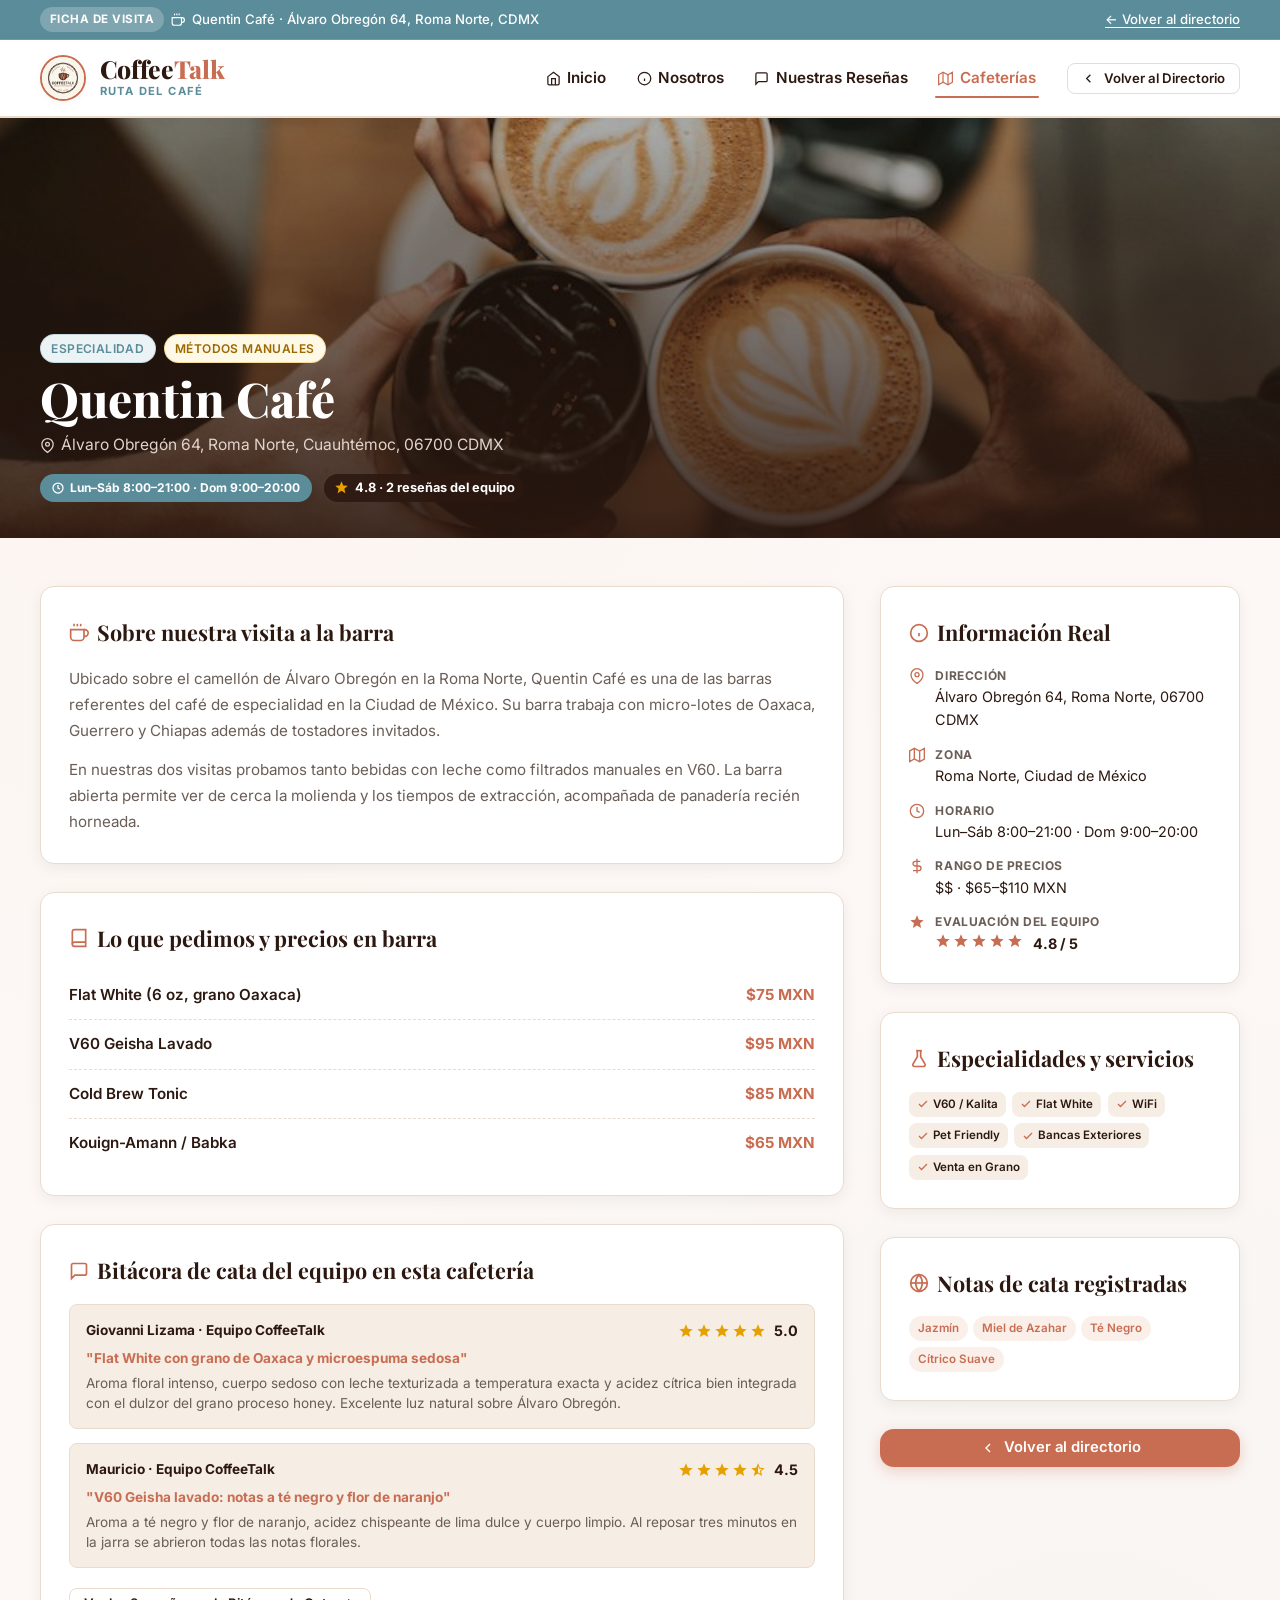
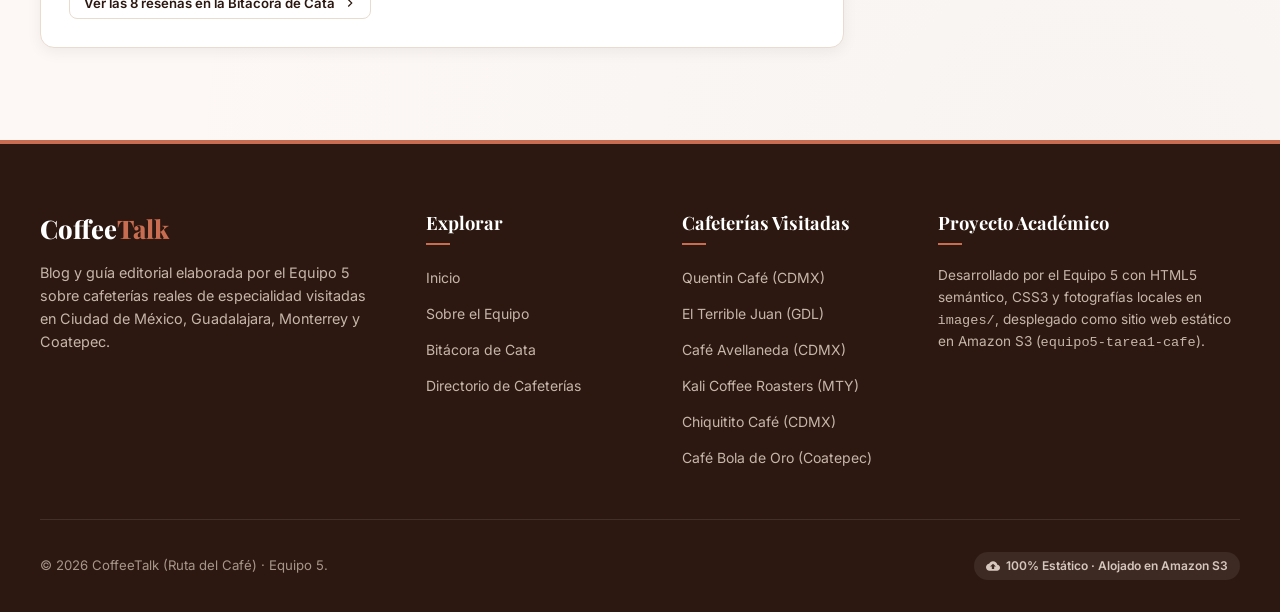
==== commit 7ca1b61a: "Convertir sitio en guia editorial del Equipo 5 con 6 cafeterias reales y fotos locales" ====
--- a/cafe-alquimia.html
+++ b/cafe-alquimia.html
@@ -3,8 +3,8 @@
 <head>
   <meta charset="UTF-8">
   <meta name="viewport" content="width=device-width, initial-scale=1.0">
-  <title>Café Alquimia Roasters — Roma Norte, Ciudad de México | CoffeeTalk (Ruta del Café)</title>
-  <meta name="description" content="Ficha de Café Alquimia Roasters en Roma Norte, Ciudad de México: dirección, horario, especialidades, carta destacada y reseñas anónimas de la comunidad CoffeeTalk.">
+  <title>Quentin Café — Roma Norte, Ciudad de México | CoffeeTalk (Equipo 5)</title>
+  <meta name="description" content="Ficha de Quentin Café en Álvaro Obregón 64, Roma Norte, CDMX: dirección real, horario, lo que pidió el equipo y notas de cata en la bitácora de CoffeeTalk.">
   <link rel="stylesheet" href="styles.css?v=3.0">
   <link rel="icon" href="logo.jpg">
 </head>
@@ -14,9 +14,9 @@
   <aside class="top-bar-vintage" aria-label="Avisos destacados">
     <div class="container top-bar-content">
       <div class="top-bar-item">
-        <span class="top-bar-badge">Ficha de Cafetería</span>
+        <span class="top-bar-badge">Ficha de Visita</span>
         <svg width="14" height="14" viewBox="0 0 24 24" fill="none" stroke="currentColor" stroke-width="2"><path d="M18 8h1a4 4 0 0 1 0 8h-1"></path><path d="M2 8h16v9a4 4 0 0 1-4 4H6a4 4 0 0 1-4-4V8z"></path><line x1="6" y1="1" x2="6" y2="4"></line><line x1="10" y1="1" x2="10" y2="4"></line><line x1="14" y1="1" x2="14" y2="4"></line></svg>
-        <span>Café Alquimia Roasters · Roma Norte, Ciudad de México</span>
+        <span>Quentin Café · Álvaro Obregón 64, Roma Norte, CDMX</span>
       </div>
       <div class="top-bar-item">
         <a href="cafeterias.html" class="top-bar-link">← Volver al directorio</a>
@@ -55,7 +55,7 @@
           <li>
             <a href="resenas.html" class="nav-item-link">
               <svg width="15" height="15" viewBox="0 0 24 24" fill="none" stroke="currentColor" stroke-width="2"><path d="M21 15a2 2 0 0 1-2 2H7l-4 4V5a2 2 0 0 1 2-2h14a2 2 0 0 1 2 2z"></path></svg>
-              Reseñas
+              Nuestras Reseñas
             </a>
           </li>
           <li>
@@ -108,7 +108,7 @@
       <li>
         <a href="resenas.html" class="mobile-nav-link">
           <svg width="18" height="18" viewBox="0 0 24 24" fill="none" stroke="currentColor" stroke-width="2"><path d="M21 15a2 2 0 0 1-2 2H7l-4 4V5a2 2 0 0 1 2-2h14a2 2 0 0 1 2 2z"></path></svg>
-          Reseñas
+          Nuestras Reseñas
         </a>
       </li>
       <li>
@@ -119,34 +119,34 @@
       </li>
     </ul>
     <div class="drawer-footer">
-      Directorio y reseñas anónimas de café de especialidad. Sitio 100% estático.
+      Guía editorial y bitácora de cata del Equipo 5. Sitio 100% estático en S3.
     </div>
   </aside>
 
   <main id="main-content">
 
     <!-- Hero de la ficha -->
-    <section class="cafe-detail-hero" aria-label="Portada de Café Alquimia Roasters">
-      <img src="https://images.unsplash.com/photo-1501339847302-ac426a4a7cbb?auto=format&fit=crop&w=1400&q=80" alt="Fotografía de Café Alquimia Roasters">
+    <section class="cafe-detail-hero" aria-label="Portada de Quentin Café">
+      <img src="images/cafe-quentin.jpg" alt="Fotografía de Quentin Café en Roma Norte">
       <div class="cafe-detail-hero-overlay">
         <div class="container">
           <div style="display: flex; gap: 0.5rem; flex-wrap: wrap;">
             <span class="badge badge-blue">Especialidad</span>
-            <span class="badge badge-gold">Tostaduría</span>
-          </div>
-          <h1 class="cafe-detail-title">Café Alquimia Roasters</h1>
+            <span class="badge badge-gold">Métodos Manuales</span>
+          </div>
+          <h1 class="cafe-detail-title">Quentin Café</h1>
           <p class="cafe-detail-sub">
             <svg width="15" height="15" viewBox="0 0 24 24" fill="none" stroke="currentColor" stroke-width="2"><path d="M21 10c0 7-9 13-9 13s-9-6-9-13a9 9 0 0 1 18 0z"></path><circle cx="12" cy="10" r="3"></circle></svg>
-            Calle Colima 184, Roma Norte, CDMX
+            Álvaro Obregón 64, Roma Norte, Cuauhtémoc, 06700 CDMX
           </p>
           <div style="display: flex; gap: 0.75rem; flex-wrap: wrap; align-items: center; margin-top: 1rem;">
             <span class="schedule-badge">
               <svg width="12" height="12" viewBox="0 0 24 24" fill="none" stroke="currentColor" stroke-width="2.5"><circle cx="12" cy="12" r="10"></circle><polyline points="12 6 12 12 16 14"></polyline></svg>
-              Lun–Dom · 8:00–22:00
+              Lun–Sáb 8:00–21:00 · Dom 9:00–20:00
             </span>
             <span class="review-card-rating-float" style="position: static;">
               <svg width="15" height="15" viewBox="0 0 24 24" fill="currentColor"><path d="M12 17.27L18.18 21l-1.64-7.03L22 9.24l-7.19-.61L12 2 9.19 8.63 2 9.24l5.46 4.73L5.82 21z"/></svg>
-              4.9 · 142 reseñas anónimas
+              4.8 · 2 reseñas del equipo
             </span>
           </div>
         </div>
@@ -160,49 +160,49 @@
         <article class="detail-card">
           <h2 class="detail-card-title">
             <svg width="20" height="20" viewBox="0 0 24 24" fill="none" stroke="currentColor" stroke-width="2"><path d="M18 8h1a4 4 0 0 1 0 8h-1"></path><path d="M2 8h16v9a4 4 0 0 1-4 4H6a4 4 0 0 1-4-4V8z"></path><line x1="6" y1="1" x2="6" y2="4"></line><line x1="10" y1="1" x2="10" y2="4"></line><line x1="14" y1="1" x2="14" y2="4"></line></svg>
-            Sobre la barra
-          </h2>
-          <p class="detail-text" style="margin-bottom: 0.85rem;">Tostadora artesanal de micro-lotes de Oaxaca, Veracruz y Chiapas con el tostador a la vista y una barra de extracción manual atendida por baristas certificados. El espacio combina ladrillo aparente, madera recuperada y una acústica cálida que invita a quedarse.</p>
-          <p class="detail-text">Su carta cambia con cada cosecha: en temporada destacan los procesos honey de Pluma Hidalgo y los lavados de la Sierra Norte de Puebla. Cada bebida se sirve con una tarjeta de origen que indica finca, altura, varietal y proceso.</p>
+            Sobre nuestra visita a la barra
+          </h2>
+          <p class="detail-text" style="margin-bottom: 0.85rem;">Ubicado sobre el camellón de Álvaro Obregón en la Roma Norte, Quentin Café es una de las barras referentes del café de especialidad en la Ciudad de México. Su barra trabaja con micro-lotes de Oaxaca, Guerrero y Chiapas además de tostadores invitados.</p>
+          <p class="detail-text">En nuestras dos visitas probamos tanto bebidas con leche como filtrados manuales en V60. La barra abierta permite ver de cerca la molienda y los tiempos de extracción, acompañada de panadería recién horneada.</p>
         </article>
 
         <article class="detail-card">
           <h2 class="detail-card-title">
             <svg width="20" height="20" viewBox="0 0 24 24" fill="none" stroke="currentColor" stroke-width="2"><path d="M4 19.5A2.5 2.5 0 0 1 6.5 17H20"></path><path d="M6.5 2H20v20H6.5A2.5 2.5 0 0 1 4 19.5v-15A2.5 2.5 0 0 1 6.5 2z"></path></svg>
-            Carta destacada
+            Lo que pedimos y precios en barra
           </h2>
           <div class="menu-list">
-            <div class="menu-row"><span class="menu-row-name">Flat White Pluma Hidalgo</span><span class="menu-row-price">$75 MXN</span></div>
+            <div class="menu-row"><span class="menu-row-name">Flat White (6 oz, grano Oaxaca)</span><span class="menu-row-price">$75 MXN</span></div>
             <div class="menu-row"><span class="menu-row-name">V60 Geisha Lavado</span><span class="menu-row-price">$95 MXN</span></div>
-            <div class="menu-row"><span class="menu-row-name">Cold Brew Tonic Cítrico</span><span class="menu-row-price">$80 MXN</span></div>
-            <div class="menu-row"><span class="menu-row-name">Babka de Chocolate y Cardamomo</span><span class="menu-row-price">$65 MXN</span></div>
+            <div class="menu-row"><span class="menu-row-name">Cold Brew Tonic</span><span class="menu-row-price">$85 MXN</span></div>
+            <div class="menu-row"><span class="menu-row-name">Kouign-Amann / Babka</span><span class="menu-row-price">$65 MXN</span></div>
           </div>
         </article>
 
         <article class="detail-card">
           <h2 class="detail-card-title">
             <svg width="20" height="20" viewBox="0 0 24 24" fill="none" stroke="currentColor" stroke-width="2"><path d="M21 15a2 2 0 0 1-2 2H7l-4 4V5a2 2 0 0 1 2-2h14a2 2 0 0 1 2 2z"></path></svg>
-            Reseñas anónimas de esta cafetería
+            Bitácora de cata del equipo en esta cafetería
           </h2>
           <div class="mini-review">
             <div class="mini-review-head">
-              <span>Catador Anónimo #104</span>
+              <span>Giovanni Lizama · Equipo CoffeeTalk</span>
               <span class="stars-group" aria-label="5.0 de 5 estrellas"><svg width="16" height="16" viewBox="0 0 24 24" fill="currentColor"><path d="M12 17.27L18.18 21l-1.64-7.03L22 9.24l-7.19-.61L12 2 9.19 8.63 2 9.24l5.46 4.73L5.82 21z"/></svg><svg width="16" height="16" viewBox="0 0 24 24" fill="currentColor"><path d="M12 17.27L18.18 21l-1.64-7.03L22 9.24l-7.19-.61L12 2 9.19 8.63 2 9.24l5.46 4.73L5.82 21z"/></svg><svg width="16" height="16" viewBox="0 0 24 24" fill="currentColor"><path d="M12 17.27L18.18 21l-1.64-7.03L22 9.24l-7.19-.61L12 2 9.19 8.63 2 9.24l5.46 4.73L5.82 21z"/></svg><svg width="16" height="16" viewBox="0 0 24 24" fill="currentColor"><path d="M12 17.27L18.18 21l-1.64-7.03L22 9.24l-7.19-.61L12 2 9.19 8.63 2 9.24l5.46 4.73L5.82 21z"/></svg><svg width="16" height="16" viewBox="0 0 24 24" fill="currentColor"><path d="M12 17.27L18.18 21l-1.64-7.03L22 9.24l-7.19-.61L12 2 9.19 8.63 2 9.24l5.46 4.73L5.82 21z"/></svg> <span class="stars-score">5.0</span></span>
             </div>
-            <p style="font-weight: 700; color: var(--primary-accent); margin-bottom: 0.3rem;">"Flat White con perfil de tueste impecable"</p>
-            <p>Aroma floral intenso, cuerpo sedoso con microespuma elástica y acidez cítrica bien integrada con el dulzor del grano proceso honey. Atención técnica sin pretensiones.</p>
+            <p style="font-weight: 700; color: var(--primary-accent); margin-bottom: 0.3rem;">"Flat White con grano de Oaxaca y microespuma sedosa"</p>
+            <p>Aroma floral intenso, cuerpo sedoso con leche texturizada a temperatura exacta y acidez cítrica bien integrada con el dulzor del grano proceso honey. Excelente luz natural sobre Álvaro Obregón.</p>
           </div>
           <div class="mini-review">
             <div class="mini-review-head">
-              <span>Catador Anónimo #312</span>
+              <span>Mauricio · Equipo CoffeeTalk</span>
               <span class="stars-group" aria-label="4.5 de 5 estrellas"><svg width="16" height="16" viewBox="0 0 24 24" fill="currentColor"><path d="M12 17.27L18.18 21l-1.64-7.03L22 9.24l-7.19-.61L12 2 9.19 8.63 2 9.24l5.46 4.73L5.82 21z"/></svg><svg width="16" height="16" viewBox="0 0 24 24" fill="currentColor"><path d="M12 17.27L18.18 21l-1.64-7.03L22 9.24l-7.19-.61L12 2 9.19 8.63 2 9.24l5.46 4.73L5.82 21z"/></svg><svg width="16" height="16" viewBox="0 0 24 24" fill="currentColor"><path d="M12 17.27L18.18 21l-1.64-7.03L22 9.24l-7.19-.61L12 2 9.19 8.63 2 9.24l5.46 4.73L5.82 21z"/></svg><svg width="16" height="16" viewBox="0 0 24 24" fill="currentColor"><path d="M12 17.27L18.18 21l-1.64-7.03L22 9.24l-7.19-.61L12 2 9.19 8.63 2 9.24l5.46 4.73L5.82 21z"/></svg><svg width="16" height="16" viewBox="0 0 24 24" fill="currentColor"><path d="M22 9.24l-7.19-.62L12 2 9.19 8.63 2 9.24l5.46 4.73L5.82 21 12 17.27 18.18 21l-1.63-7.03L22 9.24zM12 15.4V6.1l1.71 4.04 4.38.38-3.32 2.88 1 4.28L12 15.4z"/></svg> <span class="stars-score">4.5</span></span>
             </div>
-            <p style="font-weight: 700; color: var(--primary-accent); margin-bottom: 0.3rem;">"V60 Geisha lavado: elegancia con un pero"</p>
-            <p>Aroma a té negro y flor de naranjo, acidez chispeante de lima y cuerpo etéreo. El agua salió un par de grados por encima de lo ideal; al enfriar la taza se abrió preciosa.</p>
+            <p style="font-weight: 700; color: var(--primary-accent); margin-bottom: 0.3rem;">"V60 Geisha lavado: notas a té negro y flor de naranjo"</p>
+            <p>Aroma a té negro y flor de naranjo, acidez chispeante de lima dulce y cuerpo limpio. Al reposar tres minutos en la jarra se abrieron todas las notas florales.</p>
           </div>
           <div style="margin-top: 1.25rem;">
             <a href="resenas.html" class="btn btn-outline btn-sm">
-              Ver todas las reseñas de la comunidad
+              Ver las 8 reseñas en la Bitácora de Cata
               <svg width="14" height="14" viewBox="0 0 24 24" fill="none" stroke="currentColor" stroke-width="2"><polyline points="9 18 15 12 9 6"></polyline></svg>
             </a>
           </div>
@@ -214,12 +214,12 @@
         <div class="detail-card">
           <h2 class="detail-card-title">
             <svg width="20" height="20" viewBox="0 0 24 24" fill="none" stroke="currentColor" stroke-width="2"><circle cx="12" cy="12" r="10"></circle><line x1="12" y1="16" x2="12" y2="12"></line><line x1="12" y1="8" x2="12.01" y2="8"></line></svg>
-            Información
+            Información Real
           </h2>
           <ul class="info-list">
             <li>
               <svg width="16" height="16" viewBox="0 0 24 24" fill="none" stroke="currentColor" stroke-width="2"><path d="M21 10c0 7-9 13-9 13s-9-6-9-13a9 9 0 0 1 18 0z"></path><circle cx="12" cy="10" r="3"></circle></svg>
-              <span><strong>Dirección</strong>Calle Colima 184, Roma Norte, CDMX</span>
+              <span><strong>Dirección</strong>Álvaro Obregón 64, Roma Norte, 06700 CDMX</span>
             </li>
             <li>
               <svg width="16" height="16" viewBox="0 0 24 24" fill="none" stroke="currentColor" stroke-width="2"><polygon points="1 6 1 22 8 18 16 22 23 18 23 2 16 6 8 2 1 6"></polygon><line x1="8" y1="2" x2="8" y2="18"></line><line x1="16" y1="6" x2="16" y2="22"></line></svg>
@@ -227,15 +227,15 @@
             </li>
             <li>
               <svg width="16" height="16" viewBox="0 0 24 24" fill="none" stroke="currentColor" stroke-width="2"><circle cx="12" cy="12" r="10"></circle><polyline points="12 6 12 12 16 14"></polyline></svg>
-              <span><strong>Horario de servicio</strong>Lun–Dom · 8:00–22:00</span>
+              <span><strong>Horario</strong>Lun–Sáb 8:00–21:00 · Dom 9:00–20:00</span>
             </li>
             <li>
               <svg width="16" height="16" viewBox="0 0 24 24" fill="none" stroke="currentColor" stroke-width="2"><line x1="12" y1="1" x2="12" y2="23"></line><path d="M17 5H9.5a3.5 3.5 0 0 0 0 7h5a3.5 3.5 0 0 1 0 7H6"></path></svg>
-              <span><strong>Rango de precios</strong>$$ · Precio medio</span>
+              <span><strong>Rango de precios</strong>$$ · $65–$110 MXN</span>
             </li>
             <li>
               <svg width="16" height="16" viewBox="0 0 24 24" fill="currentColor"><path d="M12 17.27L18.18 21l-1.64-7.03L22 9.24l-7.19-.61L12 2 9.19 8.63 2 9.24l5.46 4.73L5.82 21z"/></svg>
-              <span><strong>Calificación</strong><span class="stars-group"><svg width="16" height="16" viewBox="0 0 24 24" fill="currentColor"><path d="M12 17.27L18.18 21l-1.64-7.03L22 9.24l-7.19-.61L12 2 9.19 8.63 2 9.24l5.46 4.73L5.82 21z"/></svg><svg width="16" height="16" viewBox="0 0 24 24" fill="currentColor"><path d="M12 17.27L18.18 21l-1.64-7.03L22 9.24l-7.19-.61L12 2 9.19 8.63 2 9.24l5.46 4.73L5.82 21z"/></svg><svg width="16" height="16" viewBox="0 0 24 24" fill="currentColor"><path d="M12 17.27L18.18 21l-1.64-7.03L22 9.24l-7.19-.61L12 2 9.19 8.63 2 9.24l5.46 4.73L5.82 21z"/></svg><svg width="16" height="16" viewBox="0 0 24 24" fill="currentColor"><path d="M12 17.27L18.18 21l-1.64-7.03L22 9.24l-7.19-.61L12 2 9.19 8.63 2 9.24l5.46 4.73L5.82 21z"/></svg><svg width="16" height="16" viewBox="0 0 24 24" fill="currentColor"><path d="M12 17.27L18.18 21l-1.64-7.03L22 9.24l-7.19-.61L12 2 9.19 8.63 2 9.24l5.46 4.73L5.82 21z"/></svg></span> <span class="stars-score">4.9 / 5</span></span>
+              <span><strong>Evaluación del Equipo</strong><span class="stars-group"><svg width="16" height="16" viewBox="0 0 24 24" fill="currentColor"><path d="M12 17.27L18.18 21l-1.64-7.03L22 9.24l-7.19-.61L12 2 9.19 8.63 2 9.24l5.46 4.73L5.82 21z"/></svg><svg width="16" height="16" viewBox="0 0 24 24" fill="currentColor"><path d="M12 17.27L18.18 21l-1.64-7.03L22 9.24l-7.19-.61L12 2 9.19 8.63 2 9.24l5.46 4.73L5.82 21z"/></svg><svg width="16" height="16" viewBox="0 0 24 24" fill="currentColor"><path d="M12 17.27L18.18 21l-1.64-7.03L22 9.24l-7.19-.61L12 2 9.19 8.63 2 9.24l5.46 4.73L5.82 21z"/></svg><svg width="16" height="16" viewBox="0 0 24 24" fill="currentColor"><path d="M12 17.27L18.18 21l-1.64-7.03L22 9.24l-7.19-.61L12 2 9.19 8.63 2 9.24l5.46 4.73L5.82 21z"/></svg><svg width="16" height="16" viewBox="0 0 24 24" fill="currentColor"><path d="M12 17.27L18.18 21l-1.64-7.03L22 9.24l-7.19-.61L12 2 9.19 8.63 2 9.24l5.46 4.73L5.82 21z"/></svg></span> <span class="stars-score">4.8 / 5</span></span>
             </li>
           </ul>
         </div>
@@ -246,24 +246,24 @@
             Especialidades y servicios
           </h2>
           <div class="cafe-services-tags" style="margin-bottom: 0;">
-            <span class="amenity-tag"><svg width="12" height="12" viewBox="0 0 24 24" fill="none" stroke="currentColor" stroke-width="2.5"><polyline points="20 6 9 17 4 12"></polyline></svg> V60 / Chemex</span>
+            <span class="amenity-tag"><svg width="12" height="12" viewBox="0 0 24 24" fill="none" stroke="currentColor" stroke-width="2.5"><polyline points="20 6 9 17 4 12"></polyline></svg> V60 / Kalita</span>
             <span class="amenity-tag"><svg width="12" height="12" viewBox="0 0 24 24" fill="none" stroke="currentColor" stroke-width="2.5"><polyline points="20 6 9 17 4 12"></polyline></svg> Flat White</span>
-            <span class="amenity-tag"><svg width="12" height="12" viewBox="0 0 24 24" fill="none" stroke="currentColor" stroke-width="2.5"><polyline points="20 6 9 17 4 12"></polyline></svg> WiFi 150 Mbps</span>
+            <span class="amenity-tag"><svg width="12" height="12" viewBox="0 0 24 24" fill="none" stroke="currentColor" stroke-width="2.5"><polyline points="20 6 9 17 4 12"></polyline></svg> WiFi</span>
             <span class="amenity-tag"><svg width="12" height="12" viewBox="0 0 24 24" fill="none" stroke="currentColor" stroke-width="2.5"><polyline points="20 6 9 17 4 12"></polyline></svg> Pet Friendly</span>
-            <span class="amenity-tag"><svg width="12" height="12" viewBox="0 0 24 24" fill="none" stroke="currentColor" stroke-width="2.5"><polyline points="20 6 9 17 4 12"></polyline></svg> Enchufes</span>
-            <span class="amenity-tag"><svg width="12" height="12" viewBox="0 0 24 24" fill="none" stroke="currentColor" stroke-width="2.5"><polyline points="20 6 9 17 4 12"></polyline></svg> Tostaduría propia</span>
+            <span class="amenity-tag"><svg width="12" height="12" viewBox="0 0 24 24" fill="none" stroke="currentColor" stroke-width="2.5"><polyline points="20 6 9 17 4 12"></polyline></svg> Bancas Exteriores</span>
+            <span class="amenity-tag"><svg width="12" height="12" viewBox="0 0 24 24" fill="none" stroke="currentColor" stroke-width="2.5"><polyline points="20 6 9 17 4 12"></polyline></svg> Venta en Grano</span>
           </div>
         </div>
 
         <div class="detail-card">
           <h2 class="detail-card-title">
             <svg width="20" height="20" viewBox="0 0 24 24" fill="none" stroke="currentColor" stroke-width="2"><circle cx="12" cy="12" r="10"></circle><line x1="2" y1="12" x2="22" y2="12"></line><path d="M12 2a15.3 15.3 0 0 1 4 10 15.3 15.3 0 0 1-4 10 15.3 15.3 0 0 1-4-10 15.3 15.3 0 0 1 4-10z"></path></svg>
-            Notas de cata principales
+            Notas de cata registradas
           </h2>
           <div class="grain-notes" style="margin-top: 0;">
             <span class="note-chip">Jazmín</span>
             <span class="note-chip">Miel de Azahar</span>
-            <span class="note-chip">Cuerpo Sedoso</span>
+            <span class="note-chip">Té Negro</span>
             <span class="note-chip">Cítrico Suave</span>
           </div>
         </div>
@@ -284,60 +284,49 @@
         <div>
           <h3 class="footer-brand-title">Coffee<span>Talk</span></h3>
           <p class="footer-brand-text">
-            Proyecto institucional dedicado a mapear, documentar y celebrar la cultura del café de especialidad y las barras artesanales locales.
+            Blog y guía editorial elaborada por el Equipo 5 sobre cafeterías reales de especialidad visitadas en Ciudad de México, Guadalajara, Monterrey y Coatepec.
           </p>
-          <div class="footer-social-links">
-            <a href="#" class="social-icon-btn" aria-label="Instagram">
-              <svg width="18" height="18" viewBox="0 0 24 24" fill="none" stroke="currentColor" stroke-width="2"><rect x="2" y="2" width="20" height="20" rx="5" ry="5"></rect><path d="M16 11.37A4 4 0 1 1 12.63 8 4 4 0 0 1 16 11.37z"></path><line x1="17.5" y1="6.5" x2="17.51" y2="6.5"></line></svg>
-            </a>
-            <a href="#" class="social-icon-btn" aria-label="Twitter / X">
-              <svg width="18" height="18" viewBox="0 0 24 24" fill="none" stroke="currentColor" stroke-width="2"><path d="M23 3a10.9 10.9 0 0 1-3.14 1.53 4.48 4.48 0 0 0-7.86 3v1A10.66 10.66 0 0 1 3 4s-4 9 5 13a11.64 11.64 0 0 1-7 2c9 5 20 0 20-11.5a4.5 4.5 0 0 0-.08-.83A7.72 7.72 0 0 0 23 3z"></path></svg>
-            </a>
-            <a href="#" class="social-icon-btn" aria-label="YouTube">
-              <svg width="18" height="18" viewBox="0 0 24 24" fill="none" stroke="currentColor" stroke-width="2"><path d="M22.54 6.42a2.78 2.78 0 0 0-1.94-2C18.88 4 12 4 12 4s-6.88 0-8.6.46a2.78 2.78 0 0 0-1.94 2A29 29 0 0 0 1 11.75a29 29 0 0 0 .46 5.33A2.78 2.78 0 0 0 3.4 19c1.72.46 8.6.46 8.6.46s6.88 0 8.6-.46a2.78 2.78 0 0 0 1.94-2 29 29 0 0 0 .46-5.25 29 29 0 0 0-.46-5.33z"></path><polygon points="9.75 15.02 15.5 11.75 9.75 8.48 9.75 15.02"></polygon></svg>
-            </a>
-          </div>
         </div>
 
         <div>
           <h4 class="footer-col-title">Explorar</h4>
           <ul class="footer-nav-list">
             <li><a href="index.html" class="footer-nav-link">Inicio</a></li>
-            <li><a href="nosotros.html" class="footer-nav-link">Quiénes Somos</a></li>
-            <li><a href="resenas.html" class="footer-nav-link">Reseñas de la Comunidad</a></li>
+            <li><a href="nosotros.html" class="footer-nav-link">Sobre el Equipo</a></li>
+            <li><a href="resenas.html" class="footer-nav-link">Bitácora de Cata</a></li>
             <li><a href="cafeterias.html" class="footer-nav-link">Directorio de Cafeterías</a></li>
           </ul>
         </div>
 
         <div>
-          <h4 class="footer-col-title">Cafeterías</h4>
+          <h4 class="footer-col-title">Cafeterías Visitadas</h4>
           <ul class="footer-nav-list">
-            <li><a href="cafe-alquimia.html" class="footer-nav-link">Café Alquimia Roasters</a></li>
-            <li><a href="cafe-cowork-studio.html" class="footer-nav-link">Espresso &amp; Cowork Studio</a></li>
-            <li><a href="cafe-borola.html" class="footer-nav-link">Borola Barra Artesanal</a></li>
-            <li><a href="cafe-velvet.html" class="footer-nav-link">Velvet Espresso Bar</a></li>
-            <li><a href="cafe-miga-grano.html" class="footer-nav-link">Miga &amp; Grano</a></li>
-            <li><a href="cafe-niebla-alta.html" class="footer-nav-link">Tostaduría Niebla Alta</a></li>
+            <li><a href="cafe-alquimia.html" class="footer-nav-link">Quentin Café (CDMX)</a></li>
+            <li><a href="cafe-cowork-studio.html" class="footer-nav-link">El Terrible Juan (GDL)</a></li>
+            <li><a href="cafe-borola.html" class="footer-nav-link">Café Avellaneda (CDMX)</a></li>
+            <li><a href="cafe-velvet.html" class="footer-nav-link">Kali Coffee Roasters (MTY)</a></li>
+            <li><a href="cafe-miga-grano.html" class="footer-nav-link">Chiquitito Café (CDMX)</a></li>
+            <li><a href="cafe-niebla-alta.html" class="footer-nav-link">Café Bola de Oro (Coatepec)</a></li>
           </ul>
         </div>
 
         <div>
-          <h4 class="footer-col-title">Sobre el Sitio</h4>
+          <h4 class="footer-col-title">Proyecto Académico</h4>
           <p style="font-size: 0.85rem; color: #C7B5AA; line-height: 1.6;">
-            Demostración institucional construida con HTML5 semántico y CSS3 artesanal. Sin formularios, sin almacenamiento local ni dependencias de JavaScript. Toda la información mostrada es estática e ilustrativa.
+            Desarrollado por el Equipo 5 con HTML5 semántico, CSS3 y fotografías locales en <code>images/</code>, desplegado como sitio web estático en Amazon S3 (<code>equipo5-tarea1-cafe</code>).
           </p>
         </div>
       </div>
 
       <div class="footer-bottom-bar">
-        <span>&copy; 2026 CoffeeTalk (Ruta del Café). Todos los derechos reservados.</span>
+        <span>&copy; 2026 CoffeeTalk (Ruta del Café) · Equipo 5.</span>
         <div class="s3-static-badge">
           <svg width="14" height="14" viewBox="0 0 24 24" fill="currentColor"><path d="M19.35 10.04C18.67 6.59 15.64 4 12 4 9.11 4 6.6 5.64 5.35 8.04 2.34 8.36 0 10.91 0 14c0 3.31 2.69 6 6 6h13c2.76 0 5-2.24 5-5 0-2.64-2.05-4.78-4.65-4.96zM14 13v4h-4v-4H7l5-5 5 5h-3z"/></svg>
-          100% Estático · Optimizado para Amazon S3
+          100% Estático · Alojado en Amazon S3
         </div>
       </div>
     </div>
   </footer>
 
 </body>
-</html>+</html>
